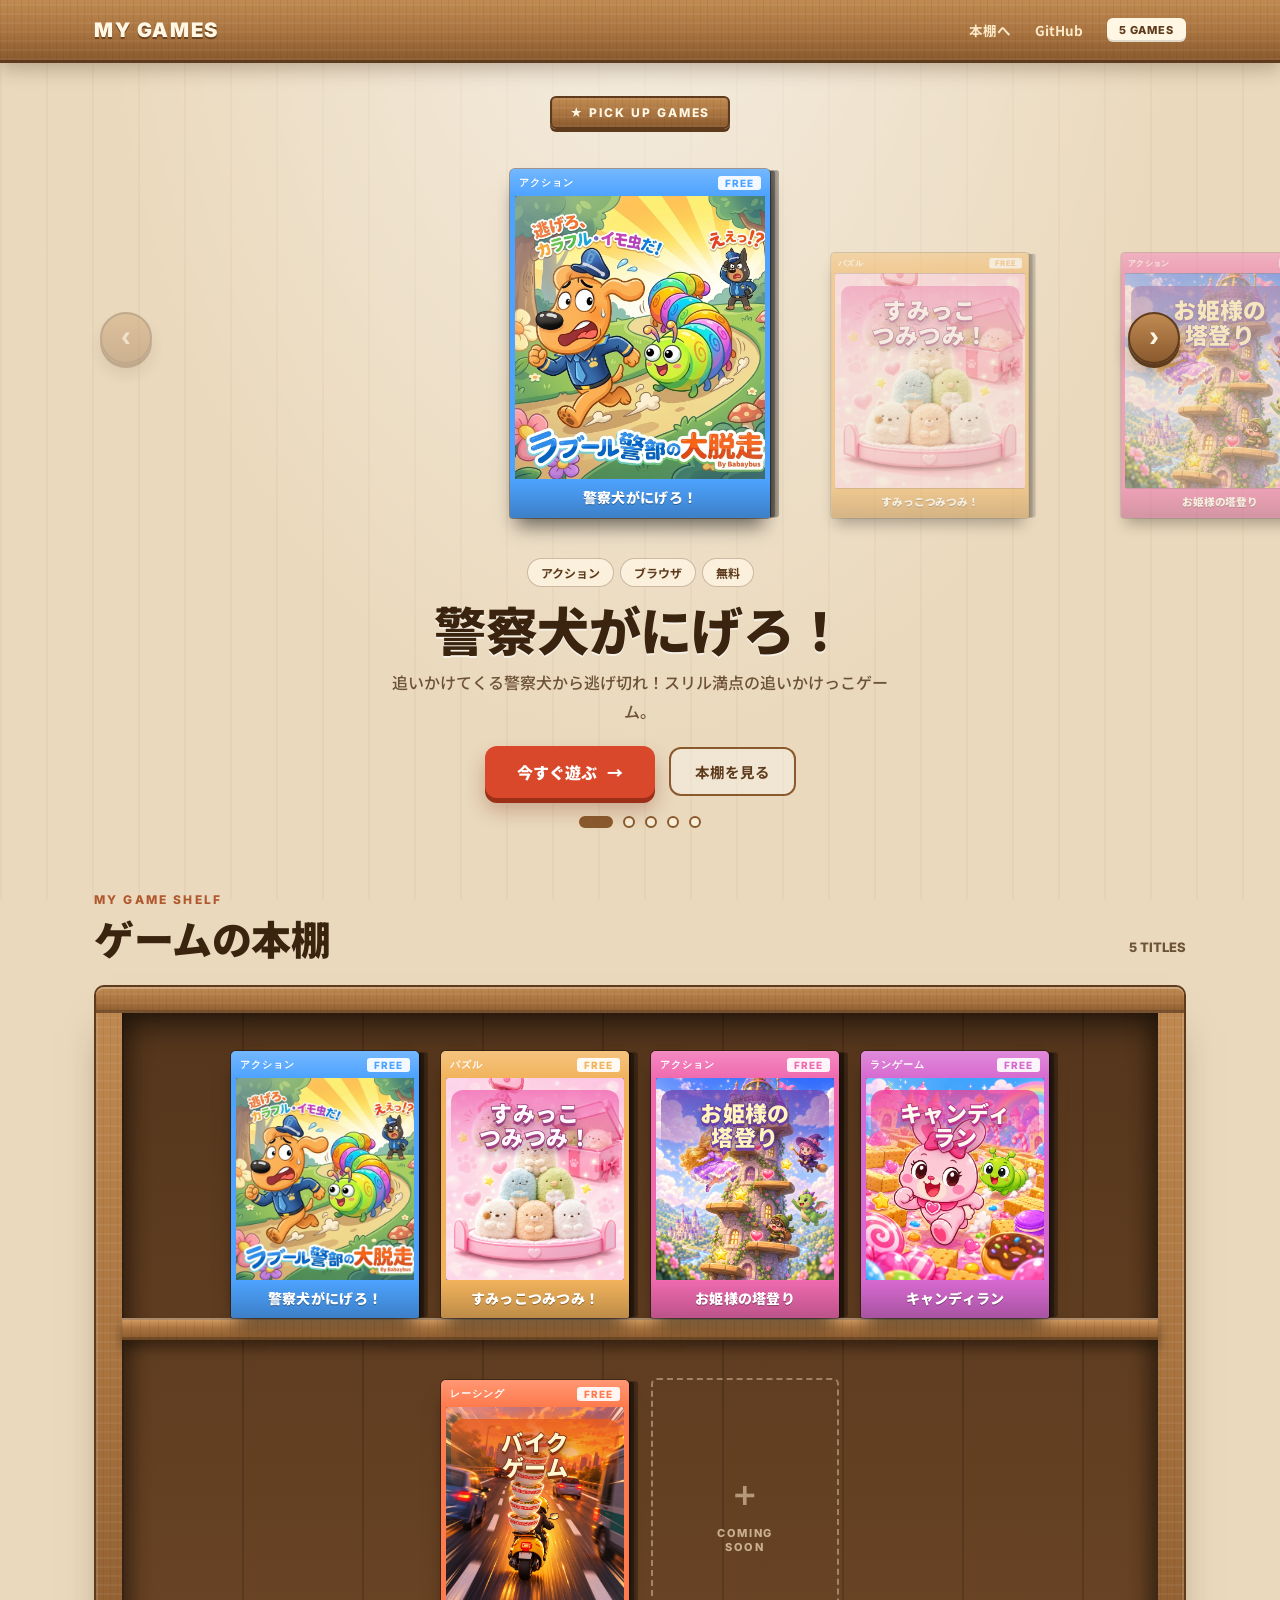
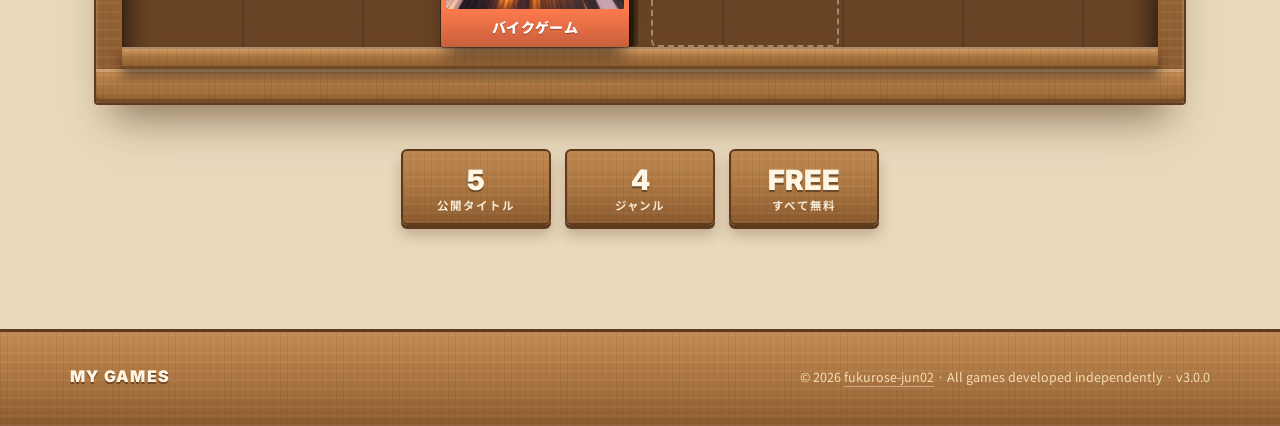
==== index.html @ 4669da6d "Add game titles to package cover art" ====
<!DOCTYPE html>
<html lang="ja">
<head>
<script>/* github.io で開かれたときは Cloudflare の同じページへ移動 */ if (location.hostname === "fukurose-jun02.github.io") location.replace("https://my-games.fukuchan-app.workers.dev" + location.pathname.replace(/^\/my-games/, "") + location.search + location.hash);</script>
  <meta charset="UTF-8" />
  <meta name="viewport" content="width=device-width, initial-scale=1.0" />
  <title>My Games — 個人開発ゲームスタジオ</title>
  <meta name="description" content="個人開発のブラウザゲームを集めたポートフォリオ。アクションからパズルまで、すべて無料ですぐ遊べます。" />

  <!-- OGP / SNSシェア用 -->
  <meta property="og:type" content="website" />
  <meta property="og:title" content="My Games — 個人開発ゲームスタジオ" />
  <meta property="og:description" content="アクションからパズルまで。ブラウザですぐ遊べる個人開発ゲームコレクション。" />
  <meta property="og:url" content="https://fukurose-jun02.github.io/my-games/" />
  <meta property="og:image" content="https://fukurose-jun02.github.io/my-games/IMG_6677.png" />
  <meta name="twitter:card" content="summary_large_image" />

  <!-- サイトのアイコン（タブ・ホーム画面追加用） -->
  <link rel="icon" type="image/png" sizes="32x32" href="icon-32.png" />
  <link rel="icon" type="image/png" sizes="192x192" href="icon-192.png" />
  <link rel="apple-touch-icon" sizes="180x180" href="apple-touch-icon.png" />

  <link rel="preconnect" href="https://fonts.googleapis.com" />
  <link rel="preconnect" href="https://fonts.gstatic.com" crossorigin />
  <link href="https://fonts.googleapis.com/css2?family=Inter:wght@600;800;900&family=Noto+Sans+JP:wght@400;500;700;900&display=swap" rel="stylesheet" />

  <style>
    :root {
      --wall: #ead9bd;
      --wall-2: #dfcaa6;
      --wood-1: #c08a52;
      --wood-2: #a8733f;
      --wood-3: #8a5a2e;
      --wood-dark: #5e3b1c;
      --back: #6a4425;
      --back-2: #55361c;
      --ink: #3a2410;
      --ink-2: #6d5236;
      --cream: #fff6e3;
      --font-en: "Inter", -apple-system, BlinkMacSystemFont, sans-serif;
      --font-jp: "Noto Sans JP", "Hiragino Sans", sans-serif;
      --box-w: 188px;
    }

    * { box-sizing: border-box; margin: 0; padding: 0; }
    html { scroll-behavior: smooth; }

    body {
      font-family: var(--font-jp);
      color: var(--ink);
      min-height: 100vh;
      overflow-x: hidden;
      -webkit-font-smoothing: antialiased;
      /* 壁紙: やわらかい縦ストライプ + ほんのり陰影 */
      background:
        radial-gradient(ellipse at 50% -10%, rgba(255,255,255,0.55), transparent 60%),
        repeating-linear-gradient(90deg, rgba(120,84,40,0.045) 0 2px, transparent 2px 46px),
        var(--wall);
      background-attachment: fixed;
    }

    ::selection { background: rgba(192, 138, 82, 0.4); }
    a { color: inherit; text-decoration: none; }

    /* 木目（共通） */
    .wood {
      background:
        repeating-linear-gradient(90deg, rgba(60,32,10,0.07) 0 1px, transparent 1px 7px),
        repeating-linear-gradient(0deg, rgba(255,255,255,0.05) 0 2px, transparent 2px 9px),
        linear-gradient(180deg, var(--wood-1), var(--wood-2) 55%, var(--wood-3));
    }

    /* =========================================================
       Navigation
       ========================================================= */
    nav {
      position: fixed; top: 0; left: 0; right: 0; z-index: 1000;
      border-bottom: 3px solid var(--wood-dark);
      box-shadow: 0 6px 18px rgba(60,32,10,0.28);
    }
    .nav-inner {
      max-width: 1140px; margin: 0 auto; padding: 0 24px; height: 60px;
      display: flex; align-items: center; justify-content: space-between;
    }
    .logo {
      font-family: var(--font-en); font-size: 20px; font-weight: 900; letter-spacing: 0.08em;
      color: var(--cream); text-shadow: 0 2px 0 rgba(60,32,10,0.55);
    }
    .nav-links { display: flex; align-items: center; gap: 24px; font-size: 13.5px; font-weight: 700; color: #fbe9c8; }
    .nav-links a { transition: color 0.2s; }
    .nav-links a:hover { color: #fff; }
    .nav-badge {
      font-family: var(--font-en); font-size: 11px; font-weight: 800; letter-spacing: 0.08em;
      padding: 5px 12px; border-radius: 6px; background: var(--cream); color: var(--wood-dark);
      box-shadow: inset 0 -2px 0 rgba(0,0,0,0.12);
    }

    /* =========================================================
       Top carousel
       ========================================================= */
    .stage { width: 100%; margin: 0 auto; padding: 96px 0 8px; text-align: center; overflow: hidden; }
    .stage-sign {
      display: inline-block; font-family: var(--font-en); font-size: 12px; font-weight: 800; letter-spacing: 0.16em;
      color: var(--cream); padding: 7px 18px; border-radius: 6px; margin-bottom: 6px;
      border: 2px solid var(--wood-dark); box-shadow: 0 3px 0 var(--wood-dark);
    }
    .carousel { position: relative; outline: none; }
    .car-viewport { overflow: hidden; padding: 34px 0 40px; touch-action: pan-y; cursor: grab; user-select: none; -webkit-user-select: none; }
    .car-viewport.dragging { cursor: grabbing; }
    .car-track { position: relative; display: flex; align-items: flex-end; gap: 30px; width: max-content; transition: transform 0.5s cubic-bezier(0.2, 0.8, 0.25, 1); will-change: transform; }
    .car-track.no-anim { transition: none; }
    .slide { flex: 0 0 auto; transform: scale(0.76); opacity: 0.5; transform-origin: 50% 100%; transition: transform 0.5s cubic-bezier(0.2, 0.8, 0.25, 1), opacity 0.4s; cursor: pointer; }
    .slide.active { transform: scale(1); opacity: 1; }
    .slide .box { --bw: min(260px, 62vw); }
    .slide .box:hover { transform: none; }
    .slide:not(.active) .box-peek { display: none; }
    .slide img, .slide .box * { -webkit-user-drag: none; }

    .car-btn {
      position: absolute; top: 42%; z-index: 10; width: 52px; height: 52px; border-radius: 50%; cursor: pointer;
      border: 2px solid var(--wood-dark); color: var(--cream); font-size: 30px; line-height: 1; font-weight: 700; padding-bottom: 4px;
      background: linear-gradient(180deg, var(--wood-1), var(--wood-3));
      box-shadow: 0 4px 0 var(--wood-dark), 0 10px 16px rgba(60,32,10,0.3);
      transition: transform 0.15s, opacity 0.2s, box-shadow 0.15s;
    }
    .car-btn:hover:not(:disabled) { transform: translateY(-2px); }
    .car-btn:active:not(:disabled) { transform: translateY(3px); box-shadow: 0 1px 0 var(--wood-dark); }
    .car-btn:disabled { opacity: 0.3; cursor: default; }
    .car-btn:focus-visible { outline: 3px solid #ffd76a; outline-offset: 3px; }
    .car-btn.prev { left: max(14px, calc(50% - 540px)); }
    .car-btn.next { right: max(14px, calc(50% - 540px)); }

    .car-info { padding: 0 24px; min-height: 190px; }
    .car-info-inner { animation: infoIn 0.4s ease both; }
    @keyframes infoIn { from { opacity: 0; transform: translateY(10px); } to { opacity: 1; transform: none; } }
    .hero-title {
      font-size: clamp(30px, 5vw, 52px); font-weight: 900; line-height: 1.15; letter-spacing: -0.01em;
      margin: 12px 0 10px; text-shadow: 0 2px 0 rgba(255,255,255,0.6);
    }
    .hero-desc { font-size: clamp(14px, 1.5vw, 16px); color: var(--ink-2); max-width: 520px; margin: 0 auto 20px; line-height: 1.8; font-weight: 500; }
    .hero-actions { display: flex; align-items: center; justify-content: center; gap: 14px; flex-wrap: wrap; }
    .btn-primary {
      display: inline-flex; align-items: center; gap: 10px; background: #d9482b; color: #fff;
      font-size: 16px; font-weight: 900; padding: 14px 32px; border-radius: 12px;
      box-shadow: 0 5px 0 #9c2f18, 0 12px 20px rgba(120,40,20,0.3);
      transition: transform 0.15s, box-shadow 0.15s;
    }
    .btn-primary:hover { transform: translateY(-2px); box-shadow: 0 7px 0 #9c2f18, 0 16px 24px rgba(120,40,20,0.32); }
    .btn-primary:active { transform: translateY(4px); box-shadow: 0 1px 0 #9c2f18; }
    .btn-ghost {
      display: inline-flex; align-items: center; gap: 8px; font-size: 14.5px; font-weight: 700;
      padding: 12px 24px; border-radius: 12px; border: 2px solid var(--wood-3); color: var(--wood-dark);
      background: rgba(255,255,255,0.35); transition: background 0.2s;
    }
    .btn-ghost:hover { background: rgba(255,255,255,0.7); }
    .chip { display: inline-block; font-size: 12px; font-weight: 700; color: var(--wood-dark); background: rgba(255,246,227,0.8); border: 1px solid rgba(94,59,28,0.3); padding: 5px 13px; border-radius: 999px; margin: 0 3px; }

    .dots { display: flex; justify-content: center; gap: 10px; margin-top: 18px; }
    .dot {
      width: 12px; height: 12px; padding: 0; border-radius: 999px; cursor: pointer; border: 2px solid var(--wood-3);
      background: rgba(255,246,227,0.7); transition: width 0.3s, background 0.3s;
    }
    .dot.active { width: 34px; background: var(--wood-3); }
    .dot:focus-visible { outline: 3px solid #ffd76a; outline-offset: 3px; }

    /* =========================================================
       Bookcase
       ========================================================= */
    .section { max-width: 1140px; margin: 0 auto; padding: 56px 24px 24px; }
    .section-head { display: flex; align-items: flex-end; justify-content: space-between; margin-bottom: 24px; }
    .section-eyebrow { font-family: var(--font-en); font-size: 12px; font-weight: 800; letter-spacing: 0.18em; color: #b0592f; margin-bottom: 8px; }
    .section-title { font-size: clamp(26px, 4vw, 40px); font-weight: 900; letter-spacing: -0.01em; line-height: 1.15; }
    .section-count { font-family: var(--font-en); font-size: 13px; font-weight: 800; color: var(--ink-2); padding-bottom: 6px; }

    .bookcase {
      position: relative; padding: 0 26px 22px; border-radius: 10px 10px 4px 4px;
      border: 2px solid var(--wood-dark);
      box-shadow: 0 30px 40px -18px rgba(60,32,10,0.55), inset 0 0 0 2px rgba(255,255,255,0.12);
    }
    /* 天板 */
    .bookcase-top {
      margin: 0 -26px; height: 26px; border-radius: 8px 8px 0 0;
      box-shadow: inset 0 -3px 0 rgba(0,0,0,0.18), inset 0 2px 0 rgba(255,255,255,0.25);
    }
    /* 背板（奥の板） */
    .bookcase-inner {
      position: relative;
      background:
        repeating-linear-gradient(90deg, rgba(0,0,0,0.14) 0 2px, transparent 2px 120px),
        linear-gradient(180deg, var(--back-2), var(--back));
      box-shadow: inset 0 18px 26px rgba(0,0,0,0.38), inset 12px 0 18px rgba(0,0,0,0.25), inset -12px 0 18px rgba(0,0,0,0.25);
    }
    .shelf-row { position: relative; display: flex; align-items: flex-end; justify-content: center; gap: 22px; padding: 38px 18px 0; min-height: 120px; }
    .shelf-board {
      height: 22px; width: 100%;
      background:
        repeating-linear-gradient(90deg, rgba(60,32,10,0.08) 0 1px, transparent 1px 9px),
        linear-gradient(180deg, #d09a60, var(--wood-2) 40%, var(--wood-3));
      border-top: 2px solid rgba(255,255,255,0.28);
      box-shadow: 0 8px 12px rgba(0,0,0,0.4), inset 0 -3px 0 rgba(0,0,0,0.2);
    }
    .bookcase-base { margin: 0 -26px -22px; height: 34px; border-radius: 0 0 4px 4px; box-shadow: inset 0 3px 0 rgba(255,255,255,0.2), inset 0 -4px 0 rgba(0,0,0,0.2); }

    /* =========================================================
       Game package box
       ========================================================= */
    .box {
      --bw: var(--box-w);
      position: relative; display: block; width: var(--bw); flex: 0 0 auto;
      color: #fff; background: var(--c, #4da3ff);
      border-radius: 5px 5px 3px 3px;
      transform-origin: 50% 100%;
      box-shadow: 0 0 0 1px rgba(0,0,0,0.35), 6px 0 0 -1px rgba(0,0,0,0.28), 0 14px 18px -6px rgba(0,0,0,0.55);
      transition: transform 0.35s cubic-bezier(0.2, 0.8, 0.25, 1.15), box-shadow 0.35s;
      outline-offset: 6px;
    }
    /* 箱の右側面（厚み） */
    .box::after {
      content: ""; position: absolute; top: 2px; bottom: 0; left: 100%; width: 9px;
      background: linear-gradient(90deg, rgba(0,0,0,0.5), rgba(0,0,0,0.25));
      border-radius: 0 3px 3px 0; transform: skewY(-6deg); transform-origin: left top; pointer-events: none;
    }
    .box-top {
      display: flex; justify-content: space-between; align-items: center; gap: 6px;
      padding: 7px 9px 6px; font-family: var(--font-en); font-size: 10px; font-weight: 800; letter-spacing: 0.1em;
      background: linear-gradient(180deg, rgba(255,255,255,0.22), rgba(255,255,255,0)), var(--c);
      border-radius: 5px 5px 0 0;
    }
    .box-top span:last-child { background: rgba(255,255,255,0.92); color: var(--c); padding: 1px 7px; border-radius: 3px; }
    .box-art { position: relative; aspect-ratio: 3 / 3.4; overflow: hidden; background: #222; margin: 0 5px; border-radius: 2px; box-shadow: inset 0 0 0 1px rgba(0,0,0,0.4); }
    .box-art-img { position: absolute; inset: 0; background-size: cover; background-position: center; }
    .box-art-blur { position: absolute; inset: 0; background-size: cover; background-position: center; filter: blur(14px) brightness(0.8) saturate(1.2); transform: scale(1.2); }
    .box-art-img.is-contain { background-size: contain; background-repeat: no-repeat; }
    .box-art-emoji { position: absolute; inset: 0; display: flex; align-items: center; justify-content: center; font-size: 72px; filter: drop-shadow(0 8px 10px rgba(0,0,0,0.35)); }
    .cover-logo {
      position: absolute; z-index: 1; top: 6%; left: 3%; width: 94%;
      display: grid; justify-items: center; padding: 10px 3px 12px;
      border-radius: 12px; text-align: center;
      color: var(--logo-text); font-size: 22px; font-weight: 900;
      line-height: 1.1; letter-spacing: 0.02em;
      -webkit-text-stroke: 1.5px var(--logo-outline);
      paint-order: stroke fill;
      text-shadow: 0 3px 0 var(--logo-outline), 0 5px 9px rgba(30,10,35,0.5);
      background: linear-gradient(180deg, var(--logo-back), transparent);
      pointer-events: none;
    }
    .cover-logo.sumikko { --logo-text: #fff8fc; --logo-outline: #9f3d81; --logo-back: rgba(241,107,180,0.8); }
    .cover-logo.princess { --logo-text: #fff5bd; --logo-outline: #6d3caa; --logo-back: rgba(114,67,174,0.78); }
    .cover-logo.candy { --logo-text: #fff9f0; --logo-outline: #bd3188; --logo-back: rgba(238,66,154,0.8); }
    .cover-logo.bike { --logo-text: #fff7d0; --logo-outline: #823111; --logo-back: rgba(232,92,30,0.8); }
    .slide .cover-logo { font-size: 30px; padding-top: 14px; padding-bottom: 16px; }
    /* 透明フィルムのツヤ */
    .box-art::after { content: ""; position: absolute; inset: 0; background: linear-gradient(115deg, rgba(255,255,255,0.28) 0%, rgba(255,255,255,0) 32%, rgba(255,255,255,0) 68%, rgba(255,255,255,0.1) 100%); pointer-events: none; }
    .box-title {
      padding: 9px 8px 11px; text-align: center; font-weight: 900; font-size: 14px; line-height: 1.3; letter-spacing: 0.02em;
      text-shadow: 0 1px 0 rgba(0,0,0,0.35);
      background: linear-gradient(180deg, rgba(0,0,0,0), rgba(0,0,0,0.22)), var(--c);
      border-radius: 0 0 3px 3px;
    }

    /* ホバー時の説明オーバーレイ */
    .box-peek {
      position: absolute; inset: 0; display: flex; flex-direction: column; justify-content: flex-end; gap: 8px;
      padding: 10px; font-size: 11.5px; line-height: 1.6; font-weight: 500; color: #fff;
      background: linear-gradient(180deg, rgba(20,10,0,0) 20%, rgba(20,10,0,0.88));
      opacity: 0; transition: opacity 0.25s; z-index: 2;
    }
    .box-peek b { display: inline-block; align-self: flex-start; background: #fff; color: var(--c); padding: 3px 11px; border-radius: 999px; font-size: 11.5px; font-weight: 900; }
    @media (hover: hover) {
      .box:hover { transform: translateY(-16px) rotate(-2.5deg) scale(1.03); box-shadow: 0 0 0 1px rgba(0,0,0,0.35), 6px 0 0 -1px rgba(0,0,0,0.28), 0 30px 26px -10px rgba(0,0,0,0.6); z-index: 6; }
      .box:hover .box-peek { opacity: 1; }
    }
    .box:focus-visible { outline: 3px solid #ffd76a; }
    .box:focus-visible .box-peek { opacity: 1; }
    .box.soon { pointer-events: none; filter: grayscale(0.8) brightness(0.9); }

    /* 近日公開（空きスロット） */
    .slot-empty {
      width: var(--box-w); flex: 0 0 auto; aspect-ratio: 3 / 4.3; margin-bottom: 0; border-radius: 6px;
      border: 2px dashed rgba(255,235,200,0.4); display: flex; flex-direction: column; align-items: center; justify-content: center; gap: 8px;
      color: rgba(255,235,200,0.65); font-family: var(--font-en); font-size: 11px; font-weight: 800; letter-spacing: 0.14em; text-align: center;
    }
    .slot-empty span:first-child { font-size: 34px; opacity: 0.8; }

    /* 棚に置く小さな飾り板（件数など） */
    .plates { display: flex; justify-content: center; gap: 14px; margin-top: 44px; flex-wrap: wrap; }
    .plate {
      min-width: 150px; text-align: center; padding: 12px 22px 10px; border-radius: 6px; color: var(--cream);
      border: 2px solid var(--wood-dark); box-shadow: 0 4px 0 var(--wood-dark), 0 10px 14px rgba(60,32,10,0.25);
    }
    .plate-num { font-family: var(--font-en); font-size: 28px; font-weight: 900; text-shadow: 0 2px 0 rgba(0,0,0,0.35); }
    .plate-label { font-size: 11.5px; font-weight: 700; letter-spacing: 0.08em; opacity: 0.9; }

    /* =========================================================
       CTA / Footer
       ========================================================= */
    footer { margin-top: 80px; padding: 34px 24px 40px; border-top: 3px solid var(--wood-dark); }
    .footer-inner { max-width: 1140px; margin: 0 auto; display: flex; align-items: center; justify-content: space-between; gap: 16px; flex-wrap: wrap; }
    .footer-logo { font-family: var(--font-en); font-weight: 900; font-size: 16px; letter-spacing: 0.08em; color: var(--cream); text-shadow: 0 2px 0 rgba(60,32,10,0.5); }
    .footer-note { font-size: 12.5px; color: #f3dcb4; }
    .footer-note a { border-bottom: 1px solid rgba(255,255,255,0.4); }
    .footer-note a:hover { color: #fff; }

    /* 登場アニメーション */
    .reveal { opacity: 0; transform: translateY(26px); transition: opacity 0.6s ease, transform 0.6s cubic-bezier(0.2, 0.8, 0.25, 1); }
    .reveal.visible { opacity: 1; transform: none; }
    .box.reveal.visible { transition: transform 0.35s cubic-bezier(0.2, 0.8, 0.25, 1.15), box-shadow 0.35s, opacity 0.6s; }

    @media (prefers-reduced-motion: reduce) {
      .reveal { opacity: 1; transform: none; transition: none; }
      .box { transition: none; }
    }

    @media (max-width: 640px) {
      :root { --box-w: 138px; }
      .nav-links .nav-link-text { display: none; }
      .car-btn { width: 42px; height: 42px; font-size: 24px; top: 38%; }
      .car-btn.prev { left: 6px; } .car-btn.next { right: 6px; }
      .car-viewport { padding: 24px 0 30px; }
      .car-track { gap: 18px; }
      .stage { padding-top: 84px; }
      .bookcase { padding: 0 12px 18px; }
      .bookcase-top, .bookcase-base { margin-left: -12px; margin-right: -12px; }
      .shelf-row { gap: 16px; padding: 30px 6px 0; }
      .box-top { font-size: 9px; padding: 6px 7px 5px; }
      .box-title { font-size: 12px; padding: 7px 6px 9px; }
      .box-art-emoji { font-size: 54px; }
      .shelf-row .cover-logo { font-size: 16px; padding-top: 7px; padding-bottom: 9px; }
      .section { padding: 44px 16px 16px; }
      .plate { min-width: 0; flex: 1; padding: 10px 12px 8px; }
    }
  </style>
</head>
<body>

<nav class="wood">
  <div class="nav-inner">
    <a class="logo" href="#top">MY GAMES</a>
    <div class="nav-links">
      <a class="nav-link-text" href="#games">本棚へ</a>
      <a href="https://github.com/fukurose-jun02" target="_blank" rel="noopener">GitHub</a>
      <span class="nav-badge" id="nav-count"></span>
    </div>
  </div>
</nav>

<main id="top">
  <section class="stage" id="stage">
    <div class="stage-sign wood">★ PICK UP GAMES</div>
    <div class="carousel" id="carousel" tabindex="0" role="group" aria-roledescription="carousel" aria-label="ゲーム一覧">
      <div class="car-viewport" id="viewport"><div class="car-track" id="track"></div></div>
      <button class="car-btn prev" id="prev" type="button" aria-label="前のゲーム">‹</button>
      <button class="car-btn next" id="next" type="button" aria-label="次のゲーム">›</button>
    </div>
    <div class="car-info" id="info" aria-live="polite"></div>
    <div class="dots" id="dots" role="tablist" aria-label="ゲームを選ぶ"></div>
  </section>

  <section class="section" id="games">
    <div class="section-head reveal">
      <div>
        <div class="section-eyebrow">MY GAME SHELF</div>
        <h2 class="section-title">ゲームの本棚</h2>
      </div>
      <div class="section-count" id="game-count"></div>
    </div>
    <div class="bookcase wood">
      <div class="bookcase-top wood"></div>
      <div class="bookcase-inner" id="shelves"></div>
      <div class="bookcase-base wood"></div>
    </div>
    <div class="plates" id="stats"></div>
  </section>

</main>

<footer class="wood">
  <div class="footer-inner">
    <div class="footer-logo">MY GAMES</div>
    <div class="footer-note">
      &copy; 2026 <a href="https://github.com/fukurose-jun02" target="_blank" rel="noopener">fukurose-jun02</a> · All games developed independently · v3.0.0
    </div>
  </div>
</footer>

<script>
/* =============================================================
   ゲームデータ — ここを編集してゲームを追加・変更してください
   =============================================================
   title       : ゲーム名
   genre       : ジャンル
   description : 説明文
   iconEmoji   : カードに表示する絵文字
   heroImage   : バナー背景画像（あればグラデーションより優先）
   gradient    : カードバナーの背景グラデーション
   accent      : テーマカラー（ボタン・タグ・ホバー光に使用）
   platform    : 対応プラットフォーム
   url         : ゲームのURL（空文字 → 「近日公開」）
   featured    : true → ページ最上部のヒーローに表示（最初の1件のみ）
*/
const GAMES = [
  {
    title: "警察犬がにげろ！",
    genre: "アクション",
    description: "追いかけてくる警察犬から逃げ切れ！スリル満点の追いかけっこゲーム。",
    iconEmoji: "🐕",
    heroImage: "IMG_6677.png",
    gradient: "linear-gradient(135deg, #16324f, #2980b9)",
    accent: "#4da3ff",
    platform: "ブラウザ",
    url: "caterpillar-game/",
    featured: true,
  },
  {
    title: "すみっこつみつみ！",
    genre: "パズル",
    description: "すみっこのキャラたちを積み上げていく、ほっこり可愛いパズルゲーム。",
    iconEmoji: "🧸",
    heroImage: "screenshots/sumikko-cover.jpg",
    coverLines: ["すみっこ", "つみつみ！"],
    coverTheme: "sumikko",
    gradient: "linear-gradient(135deg, #b0741c, #e8a54b)",
    accent: "#f2b35c",
    platform: "ブラウザ",
    url: "sumikko/",
    featured: false,
  },
  {
    title: "お姫様の塔登り",
    genre: "アクション",
    description: "お姫様を操作して高い塔を登り切れ！障害物を避けながら頂上を目指そう。",
    iconEmoji: "👸",
    heroImage: "screenshots/princess-cover.jpg",
    coverLines: ["お姫様の", "塔登り"],
    coverTheme: "princess",
    gradient: "linear-gradient(135deg, #8e2d63, #d64b8f)",
    accent: "#f06ab0",
    platform: "ブラウザ",
    url: "princess-tower/",
    featured: false,
  },
  {
    title: "キャンディラン",
    genre: "ランゲーム",
    description: "甘い世界を駆け抜けろ！キャンディを集めながら障害物を避けるランゲーム。",
    iconEmoji: "🍬",
    heroImage: "screenshots/candy-cover.jpg",
    coverLines: ["キャンディ", "ラン"],
    coverTheme: "candy",
    gradient: "linear-gradient(135deg, #7c2d8e, #c94b9d)",
    accent: "#d76ad0",
    platform: "ブラウザ",
    url: "candy-run/",
    featured: false,
  },
  {
    title: "バイクゲーム",
    genre: "レーシング",
    description: "バイクを操って障害物をかわしながら走り続けろ！スピード感抜群のレーシングゲーム。",
    iconEmoji: "🏍️",
    heroImage: "screenshots/bike-cover.jpg",
    coverLines: ["バイク", "ゲーム"],
    coverTheme: "bike",
    gradient: "linear-gradient(135deg, #9a3412, #e8663c)",
    accent: "#ff7a4d",
    platform: "ブラウザ",
    url: "bike-game/",
    featured: false,
  },
];

/* =============================================================
   以下は描画ロジックです。通常は編集不要です。
   ============================================================= */

const esc = (s) => String(s).replace(/[&<>"']/g, (c) =>
  ({ "&": "&amp;", "<": "&lt;", ">": "&gt;", '"': "&quot;", "'": "&#39;" }[c]));

/* ゲームのパッケージ箱 */
function boxHTML(g, i, slide) {
  const art = g.heroImage
    ? (g.fit === "contain"
        ? `<div class="box-art-blur" style="background-image:url('${esc(g.heroImage)}')"></div>
           <div class="box-art-img is-contain" style="background-image:url('${esc(g.heroImage)}')"></div>`
        : `<div class="box-art-img" style="background-image:url('${esc(g.heroImage)}')"></div>`)
    : `<div class="box-art-img" style="background:${g.gradient}"></div>
       <div class="box-art-emoji">${g.iconEmoji || "🎮"}</div>`;
  const tag = g.url && !slide ? "a" : "div";
  const href = g.url && !slide ? ` href="${esc(g.url)}" target="_blank" rel="noopener"` : "";
  return `
    <${tag} class="box${slide ? "" : " reveal"}${g.url ? "" : " soon"}"${href} style="--c:${g.accent}; transition-delay:${(i % 4) * 0.07}s" aria-label="${esc(g.title)}">
      <div class="box-top"><span>${esc(g.genre)}</span><span>FREE</span></div>
      <div class="box-art">${art}
        ${g.coverLines ? `<div class="cover-logo ${esc(g.coverTheme)}" aria-hidden="true">${g.coverLines.map((line) => `<span>${esc(line)}</span>`).join("")}</div>` : ""}
        <div class="box-peek"><span>${esc(g.description)}</span><b>${g.url ? "▶ PLAY" : "近日公開"}</b></div>
      </div>
      <div class="box-title">${esc(g.title)}</div>
    </${tag}>`;
}

/* トップのカルーセル（自動再生なし。スワイプ・左右ボタン・キー・ドットで切り替え） */
function renderCarousel(games, startIndex) {
  const track = document.getElementById("track");
  const viewport = document.getElementById("viewport");
  const carousel = document.getElementById("carousel");
  const info = document.getElementById("info");
  const dots = document.getElementById("dots");
  const prev = document.getElementById("prev");
  const next = document.getElementById("next");
  let idx = startIndex, dragging = false, moved = false, startX = 0, baseX = 0, pointerId = null;

  track.innerHTML = games.map((g, i) => `<div class="slide" data-i="${i}">${boxHTML(g, i, true)}</div>`).join("");
  dots.innerHTML = games.map((g, i) => `<button class="dot" type="button" role="tab" data-i="${i}" aria-label="${esc(g.title)}"></button>`).join("");
  const slides = [...track.children];
  const dotEls = [...dots.children];

  const offsetFor = (i) => viewport.clientWidth / 2 - (slides[i].offsetLeft + slides[i].offsetWidth / 2);

  function renderInfo() {
    const g = games[idx];
    info.innerHTML = `
      <div class="car-info-inner" key="${idx}">
        <span class="chip">${esc(g.genre)}</span><span class="chip">${esc(g.platform)}</span><span class="chip">無料</span>
        <h1 class="hero-title">${esc(g.title)}</h1>
        <p class="hero-desc">${esc(g.description)}</p>
        <div class="hero-actions">
          ${g.url
            ? `<a class="btn-primary" href="${esc(g.url)}" target="_blank" rel="noopener">今すぐ遊ぶ <span class="arrow">→</span></a>`
            : `<span class="btn-ghost">近日公開</span>`}
          <a class="btn-ghost" href="#games">本棚を見る</a>
        </div>
      </div>`;
  }

  function go(i, animate = true, updateInfo = true) {
    const changed = i !== idx;
    idx = Math.max(0, Math.min(games.length - 1, i));
    track.classList.toggle("no-anim", !animate);
    track.style.transform = `translateX(${offsetFor(idx)}px)`;
    slides.forEach((el, n) => el.classList.toggle("active", n === idx));
    dotEls.forEach((el, n) => { el.classList.toggle("active", n === idx); el.setAttribute("aria-selected", n === idx); });
    prev.disabled = idx === 0;
    next.disabled = idx === games.length - 1;
    if (updateInfo && (changed || !info.firstChild)) renderInfo();
  }

  prev.addEventListener("click", () => go(idx - 1));
  next.addEventListener("click", () => go(idx + 1));
  dots.addEventListener("click", (e) => { const d = e.target.closest(".dot"); if (d) go(+d.dataset.i); });
  carousel.addEventListener("keydown", (e) => {
    if (e.key === "ArrowLeft") { go(idx - 1); e.preventDefault(); }
    if (e.key === "ArrowRight") { go(idx + 1); e.preventDefault(); }
  });

  /* スワイプ / ドラッグ */
  viewport.addEventListener("pointerdown", (e) => {
    if (e.pointerType === "mouse" && e.button !== 0) return;
    dragging = true; moved = false; startX = e.clientX; pointerId = e.pointerId;
    baseX = offsetFor(idx);
  });
  viewport.addEventListener("pointermove", (e) => {
    if (!dragging) return;
    const dx = e.clientX - startX;
    if (!moved && Math.abs(dx) > 6) {
      moved = true;
      viewport.classList.add("dragging");
      track.classList.add("no-anim");
      try { viewport.setPointerCapture(pointerId); } catch (_) {}
    }
    if (moved) {
      /* 端では引っ張りを重くする */
      const over = (idx === 0 && dx > 0) || (idx === games.length - 1 && dx < 0);
      track.style.transform = `translateX(${baseX + (over ? dx * 0.3 : dx)}px)`;
    }
  });
  const endDrag = (e) => {
    if (!dragging) return;
    dragging = false;
    viewport.classList.remove("dragging");
    if (!moved) return;
    const dx = e.clientX - startX;
    const thr = Math.max(40, slides[idx].offsetWidth * 0.18);
    track.classList.remove("no-anim");
    go(dx < -thr ? idx + 1 : dx > thr ? idx - 1 : idx);
    setTimeout(() => { moved = false; }, 0);
  };
  viewport.addEventListener("pointerup", endDrag);
  viewport.addEventListener("pointercancel", endDrag);

  /* スライドのクリック: 横の箱は中央へ、中央の箱はゲームを開く */
  track.addEventListener("click", (e) => {
    if (moved) return;
    const el = e.target.closest(".slide");
    if (!el) return;
    const i = +el.dataset.i;
    if (i !== idx) go(i);
    else if (games[i].url) window.open(games[i].url, "_blank", "noopener");
  });

  addEventListener("resize", () => go(idx, false, false));
  go(idx, false);
  /* フォント読み込み後に位置を合わせ直す */
  if (document.fonts && document.fonts.ready) document.fonts.ready.then(() => go(idx, false, false));
}

/* 棚の1段あたりの箱の数を、画面幅から計算して段に分ける */
let lastPerRow = 0;
function renderShelves(games, force) {
  const inner = document.getElementById("shelves");
  const boxW = parseFloat(getComputedStyle(document.documentElement).getPropertyValue("--box-w")) || 188;
  const gap = innerWidth <= 640 ? 16 : 22;
  const avail = inner.clientWidth - (innerWidth <= 640 ? 12 : 36);
  const perRow = Math.max(1, Math.floor((avail + gap) / (boxW + gap)));
  if (!force && perRow === lastPerRow) return;
  lastPerRow = perRow;

  const items = games.map((g, i) => boxHTML(g, i));
  items.push(`<div class="slot-empty reveal"><span>＋</span><span>COMING<br>SOON</span></div>`);
  let html = "";
  for (let i = 0; i < items.length; i += perRow) {
    html += `<div class="shelf-row">${items.slice(i, i + perRow).join("")}</div><div class="shelf-board"></div>`;
  }
  inner.innerHTML = html;
  inner.querySelectorAll(".reveal").forEach(observe);
}

function renderStats(games) {
  const genres = new Set(games.map((g) => g.genre)).size;
  document.getElementById("stats").innerHTML = `
    <div class="plate wood reveal"><div class="plate-num">${games.length}</div><div class="plate-label">公開タイトル</div></div>
    <div class="plate wood reveal" style="transition-delay:.08s"><div class="plate-num">${genres}</div><div class="plate-label">ジャンル</div></div>
    <div class="plate wood reveal" style="transition-delay:.16s"><div class="plate-num">FREE</div><div class="plate-label">すべて無料</div></div>`;
  document.getElementById("game-count").textContent = `${games.length} TITLES`;
  document.getElementById("nav-count").textContent = `${games.length} GAMES`;
}

const io = new IntersectionObserver((entries) => {
  entries.forEach((e) => {
    if (e.isIntersecting) {
      e.target.classList.add("visible");
      io.unobserve(e.target);
    }
  });
}, { threshold: 0.12 });
function observe(el) { io.observe(el); }

renderCarousel(GAMES, Math.max(0, GAMES.findIndex((g) => g.featured)));
renderStats(GAMES);
renderShelves(GAMES, true);
document.querySelectorAll(".reveal").forEach(observe);

let t;
addEventListener("resize", () => { clearTimeout(t); t = setTimeout(() => renderShelves(GAMES), 120); });
</script>
</body>
</html>
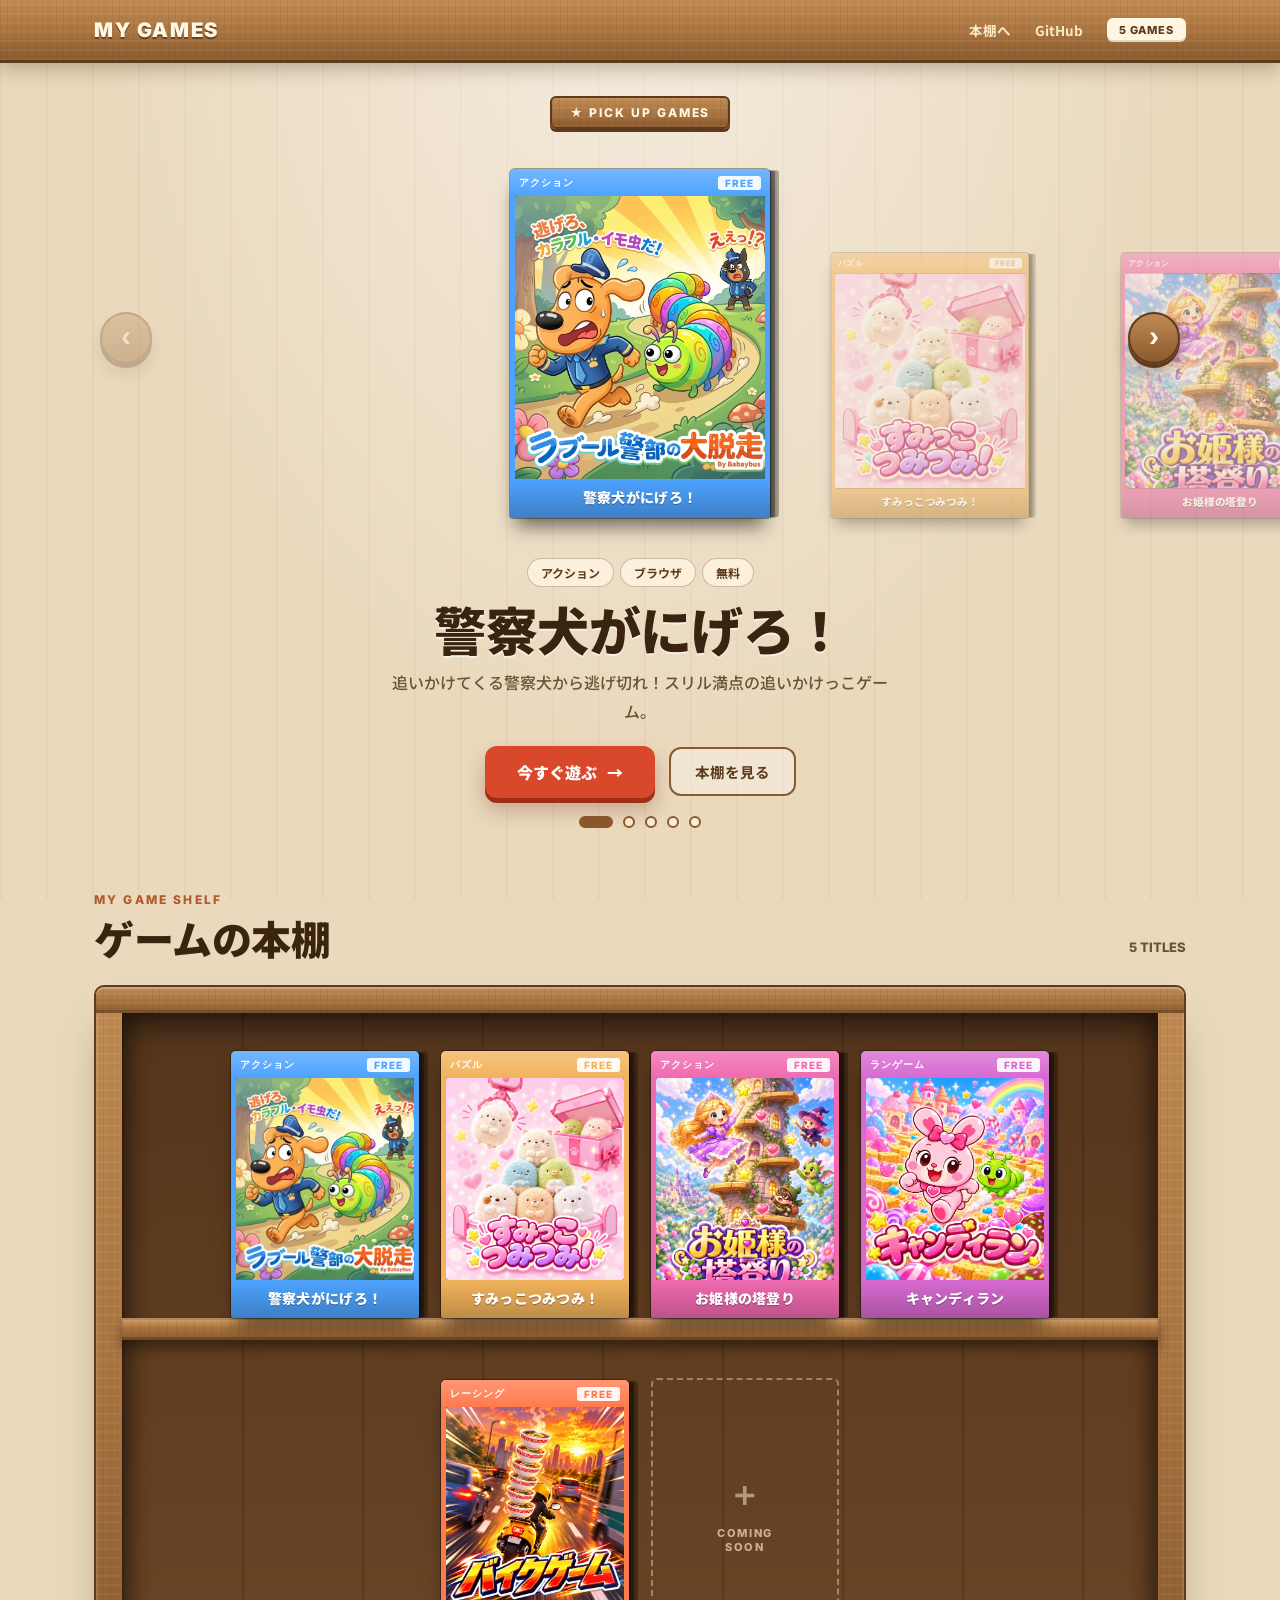
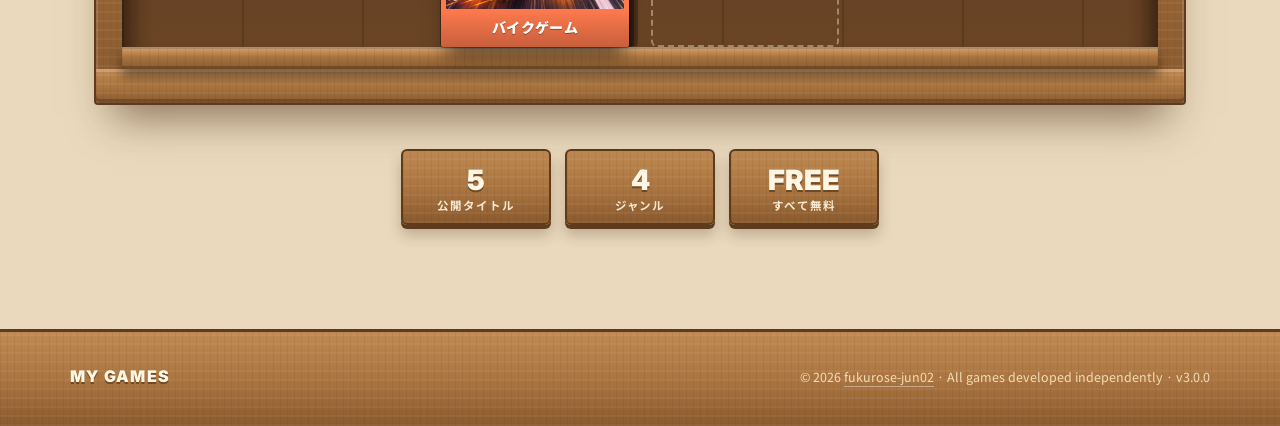
==== commit 527ed2cb: "Create complete illustrated game package covers" ====
--- a/index.html
+++ b/index.html
@@ -232,23 +232,6 @@
     .box-art-blur { position: absolute; inset: 0; background-size: cover; background-position: center; filter: blur(14px) brightness(0.8) saturate(1.2); transform: scale(1.2); }
     .box-art-img.is-contain { background-size: contain; background-repeat: no-repeat; }
     .box-art-emoji { position: absolute; inset: 0; display: flex; align-items: center; justify-content: center; font-size: 72px; filter: drop-shadow(0 8px 10px rgba(0,0,0,0.35)); }
-    .cover-logo {
-      position: absolute; z-index: 1; top: 6%; left: 3%; width: 94%;
-      display: grid; justify-items: center; padding: 10px 3px 12px;
-      border-radius: 12px; text-align: center;
-      color: var(--logo-text); font-size: 22px; font-weight: 900;
-      line-height: 1.1; letter-spacing: 0.02em;
-      -webkit-text-stroke: 1.5px var(--logo-outline);
-      paint-order: stroke fill;
-      text-shadow: 0 3px 0 var(--logo-outline), 0 5px 9px rgba(30,10,35,0.5);
-      background: linear-gradient(180deg, var(--logo-back), transparent);
-      pointer-events: none;
-    }
-    .cover-logo.sumikko { --logo-text: #fff8fc; --logo-outline: #9f3d81; --logo-back: rgba(241,107,180,0.8); }
-    .cover-logo.princess { --logo-text: #fff5bd; --logo-outline: #6d3caa; --logo-back: rgba(114,67,174,0.78); }
-    .cover-logo.candy { --logo-text: #fff9f0; --logo-outline: #bd3188; --logo-back: rgba(238,66,154,0.8); }
-    .cover-logo.bike { --logo-text: #fff7d0; --logo-outline: #823111; --logo-back: rgba(232,92,30,0.8); }
-    .slide .cover-logo { font-size: 30px; padding-top: 14px; padding-bottom: 16px; }
     /* 透明フィルムのツヤ */
     .box-art::after { content: ""; position: absolute; inset: 0; background: linear-gradient(115deg, rgba(255,255,255,0.28) 0%, rgba(255,255,255,0) 32%, rgba(255,255,255,0) 68%, rgba(255,255,255,0.1) 100%); pointer-events: none; }
     .box-title {
@@ -325,7 +308,6 @@
       .box-top { font-size: 9px; padding: 6px 7px 5px; }
       .box-title { font-size: 12px; padding: 7px 6px 9px; }
       .box-art-emoji { font-size: 54px; }
-      .shelf-row .cover-logo { font-size: 16px; padding-top: 7px; padding-bottom: 9px; }
       .section { padding: 44px 16px 16px; }
       .plate { min-width: 0; flex: 1; padding: 10px 12px 8px; }
     }
@@ -416,9 +398,7 @@
     genre: "パズル",
     description: "すみっこのキャラたちを積み上げていく、ほっこり可愛いパズルゲーム。",
     iconEmoji: "🧸",
-    heroImage: "screenshots/sumikko-cover.jpg",
-    coverLines: ["すみっこ", "つみつみ！"],
-    coverTheme: "sumikko",
+    heroImage: "screenshots/sumikko-package.jpg",
     gradient: "linear-gradient(135deg, #b0741c, #e8a54b)",
     accent: "#f2b35c",
     platform: "ブラウザ",
@@ -430,9 +410,7 @@
     genre: "アクション",
     description: "お姫様を操作して高い塔を登り切れ！障害物を避けながら頂上を目指そう。",
     iconEmoji: "👸",
-    heroImage: "screenshots/princess-cover.jpg",
-    coverLines: ["お姫様の", "塔登り"],
-    coverTheme: "princess",
+    heroImage: "screenshots/princess-package.jpg",
     gradient: "linear-gradient(135deg, #8e2d63, #d64b8f)",
     accent: "#f06ab0",
     platform: "ブラウザ",
@@ -444,9 +422,7 @@
     genre: "ランゲーム",
     description: "甘い世界を駆け抜けろ！キャンディを集めながら障害物を避けるランゲーム。",
     iconEmoji: "🍬",
-    heroImage: "screenshots/candy-cover.jpg",
-    coverLines: ["キャンディ", "ラン"],
-    coverTheme: "candy",
+    heroImage: "screenshots/candy-package.jpg",
     gradient: "linear-gradient(135deg, #7c2d8e, #c94b9d)",
     accent: "#d76ad0",
     platform: "ブラウザ",
@@ -458,9 +434,7 @@
     genre: "レーシング",
     description: "バイクを操って障害物をかわしながら走り続けろ！スピード感抜群のレーシングゲーム。",
     iconEmoji: "🏍️",
-    heroImage: "screenshots/bike-cover.jpg",
-    coverLines: ["バイク", "ゲーム"],
-    coverTheme: "bike",
+    heroImage: "screenshots/bike-package.jpg",
     gradient: "linear-gradient(135deg, #9a3412, #e8663c)",
     accent: "#ff7a4d",
     platform: "ブラウザ",
@@ -491,7 +465,6 @@
     <${tag} class="box${slide ? "" : " reveal"}${g.url ? "" : " soon"}"${href} style="--c:${g.accent}; transition-delay:${(i % 4) * 0.07}s" aria-label="${esc(g.title)}">
       <div class="box-top"><span>${esc(g.genre)}</span><span>FREE</span></div>
       <div class="box-art">${art}
-        ${g.coverLines ? `<div class="cover-logo ${esc(g.coverTheme)}" aria-hidden="true">${g.coverLines.map((line) => `<span>${esc(line)}</span>`).join("")}</div>` : ""}
         <div class="box-peek"><span>${esc(g.description)}</span><b>${g.url ? "▶ PLAY" : "近日公開"}</b></div>
       </div>
       <div class="box-title">${esc(g.title)}</div>
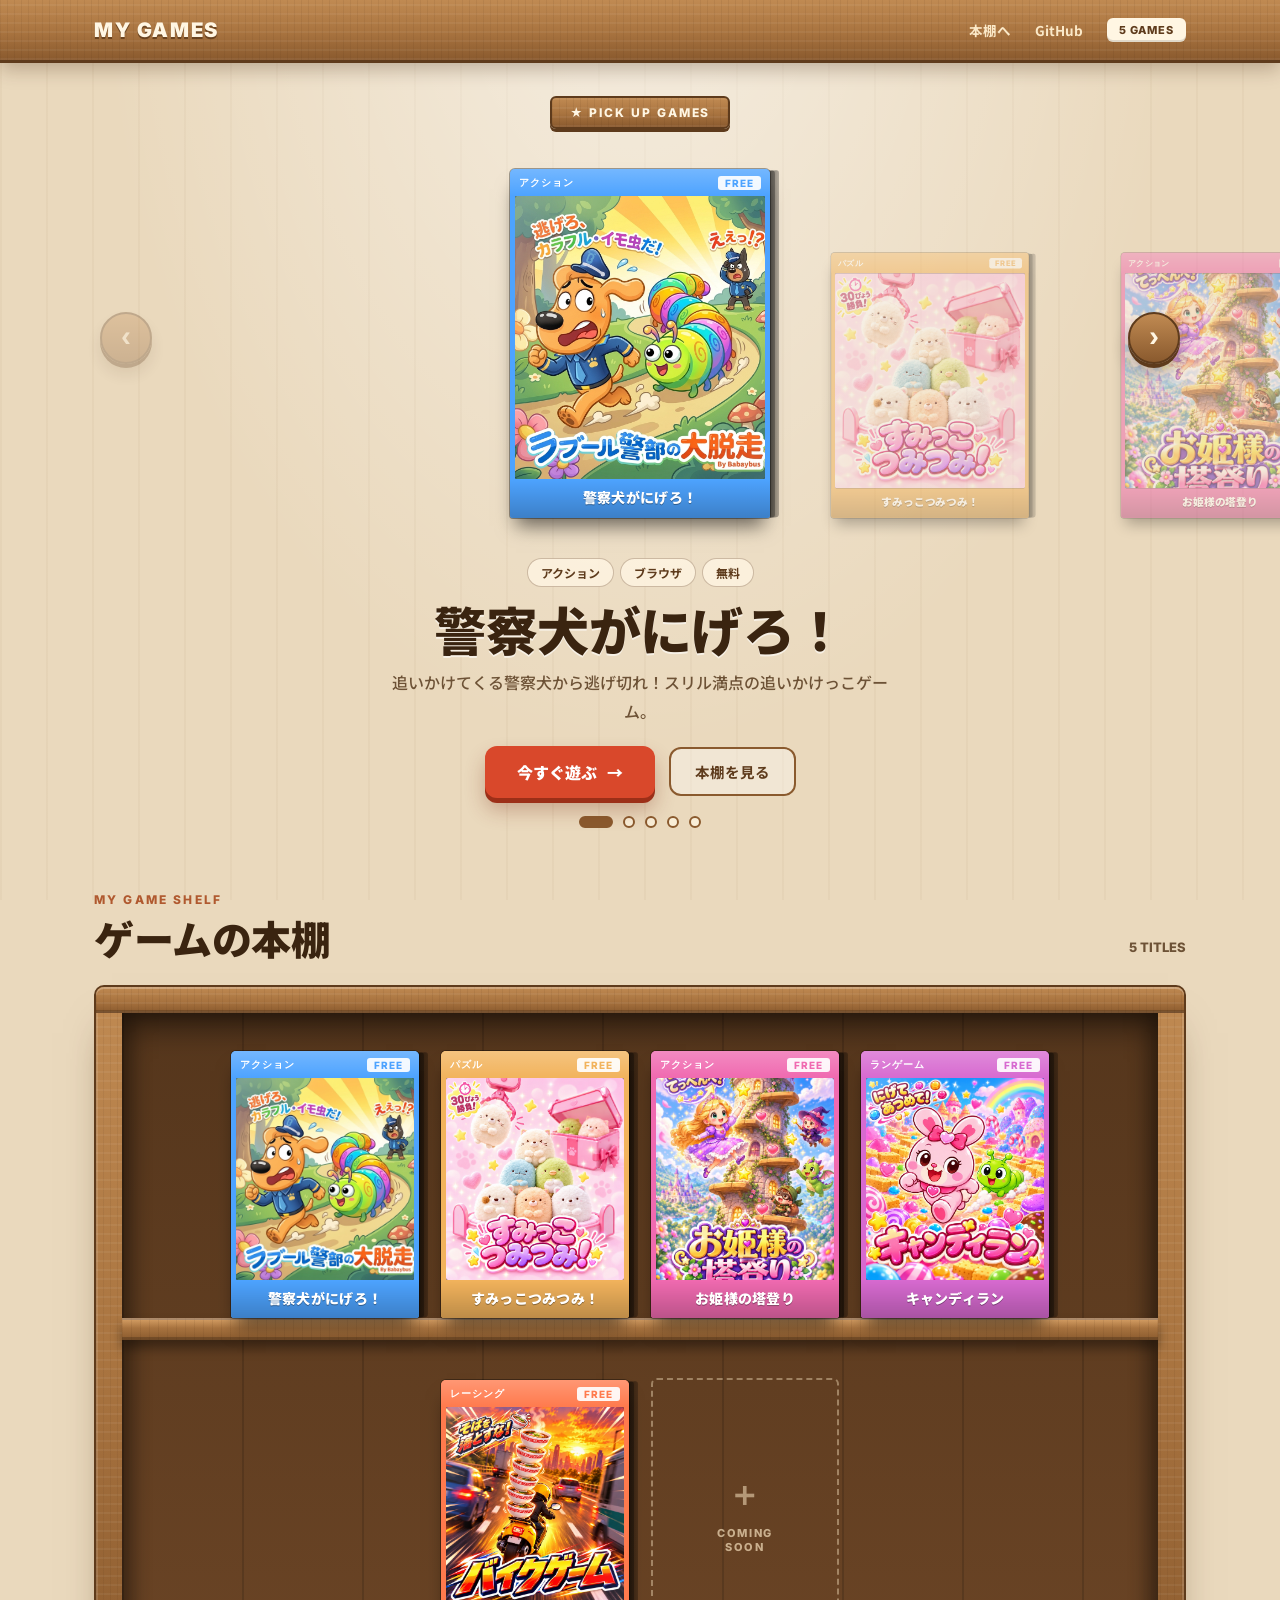
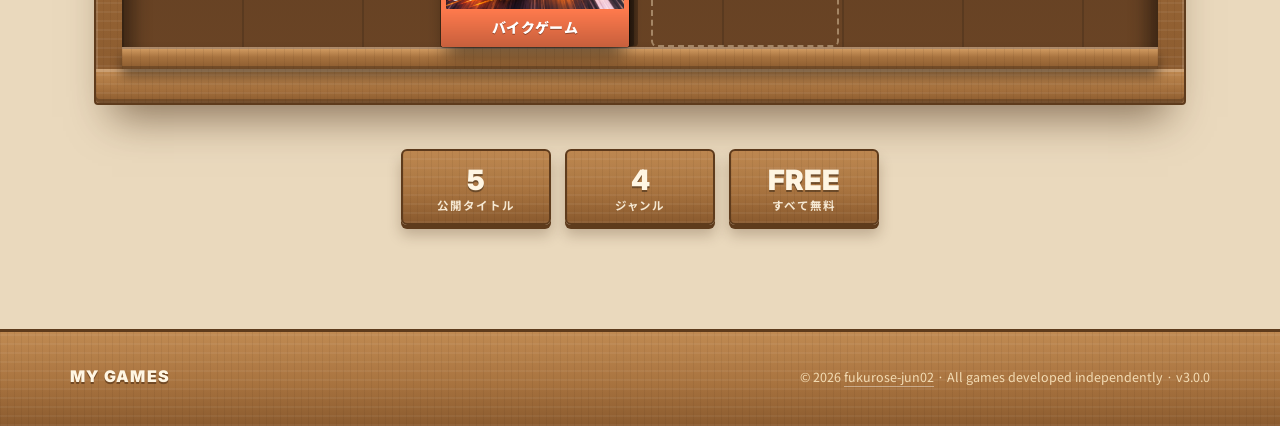
==== commit 2ff9e58e: "Add gameplay callouts to game package covers" ====
--- a/index.html
+++ b/index.html
@@ -398,7 +398,7 @@
     genre: "パズル",
     description: "すみっこのキャラたちを積み上げていく、ほっこり可愛いパズルゲーム。",
     iconEmoji: "🧸",
-    heroImage: "screenshots/sumikko-package.jpg",
+    heroImage: "screenshots/sumikko-package-v2.jpg",
     gradient: "linear-gradient(135deg, #b0741c, #e8a54b)",
     accent: "#f2b35c",
     platform: "ブラウザ",
@@ -410,7 +410,7 @@
     genre: "アクション",
     description: "お姫様を操作して高い塔を登り切れ！障害物を避けながら頂上を目指そう。",
     iconEmoji: "👸",
-    heroImage: "screenshots/princess-package.jpg",
+    heroImage: "screenshots/princess-package-v2.jpg",
     gradient: "linear-gradient(135deg, #8e2d63, #d64b8f)",
     accent: "#f06ab0",
     platform: "ブラウザ",
@@ -422,7 +422,7 @@
     genre: "ランゲーム",
     description: "甘い世界を駆け抜けろ！キャンディを集めながら障害物を避けるランゲーム。",
     iconEmoji: "🍬",
-    heroImage: "screenshots/candy-package.jpg",
+    heroImage: "screenshots/candy-package-v2.jpg",
     gradient: "linear-gradient(135deg, #7c2d8e, #c94b9d)",
     accent: "#d76ad0",
     platform: "ブラウザ",
@@ -434,7 +434,7 @@
     genre: "レーシング",
     description: "バイクを操って障害物をかわしながら走り続けろ！スピード感抜群のレーシングゲーム。",
     iconEmoji: "🏍️",
-    heroImage: "screenshots/bike-package.jpg",
+    heroImage: "screenshots/bike-package-v2.jpg",
     gradient: "linear-gradient(135deg, #9a3412, #e8663c)",
     accent: "#ff7a4d",
     platform: "ブラウザ",
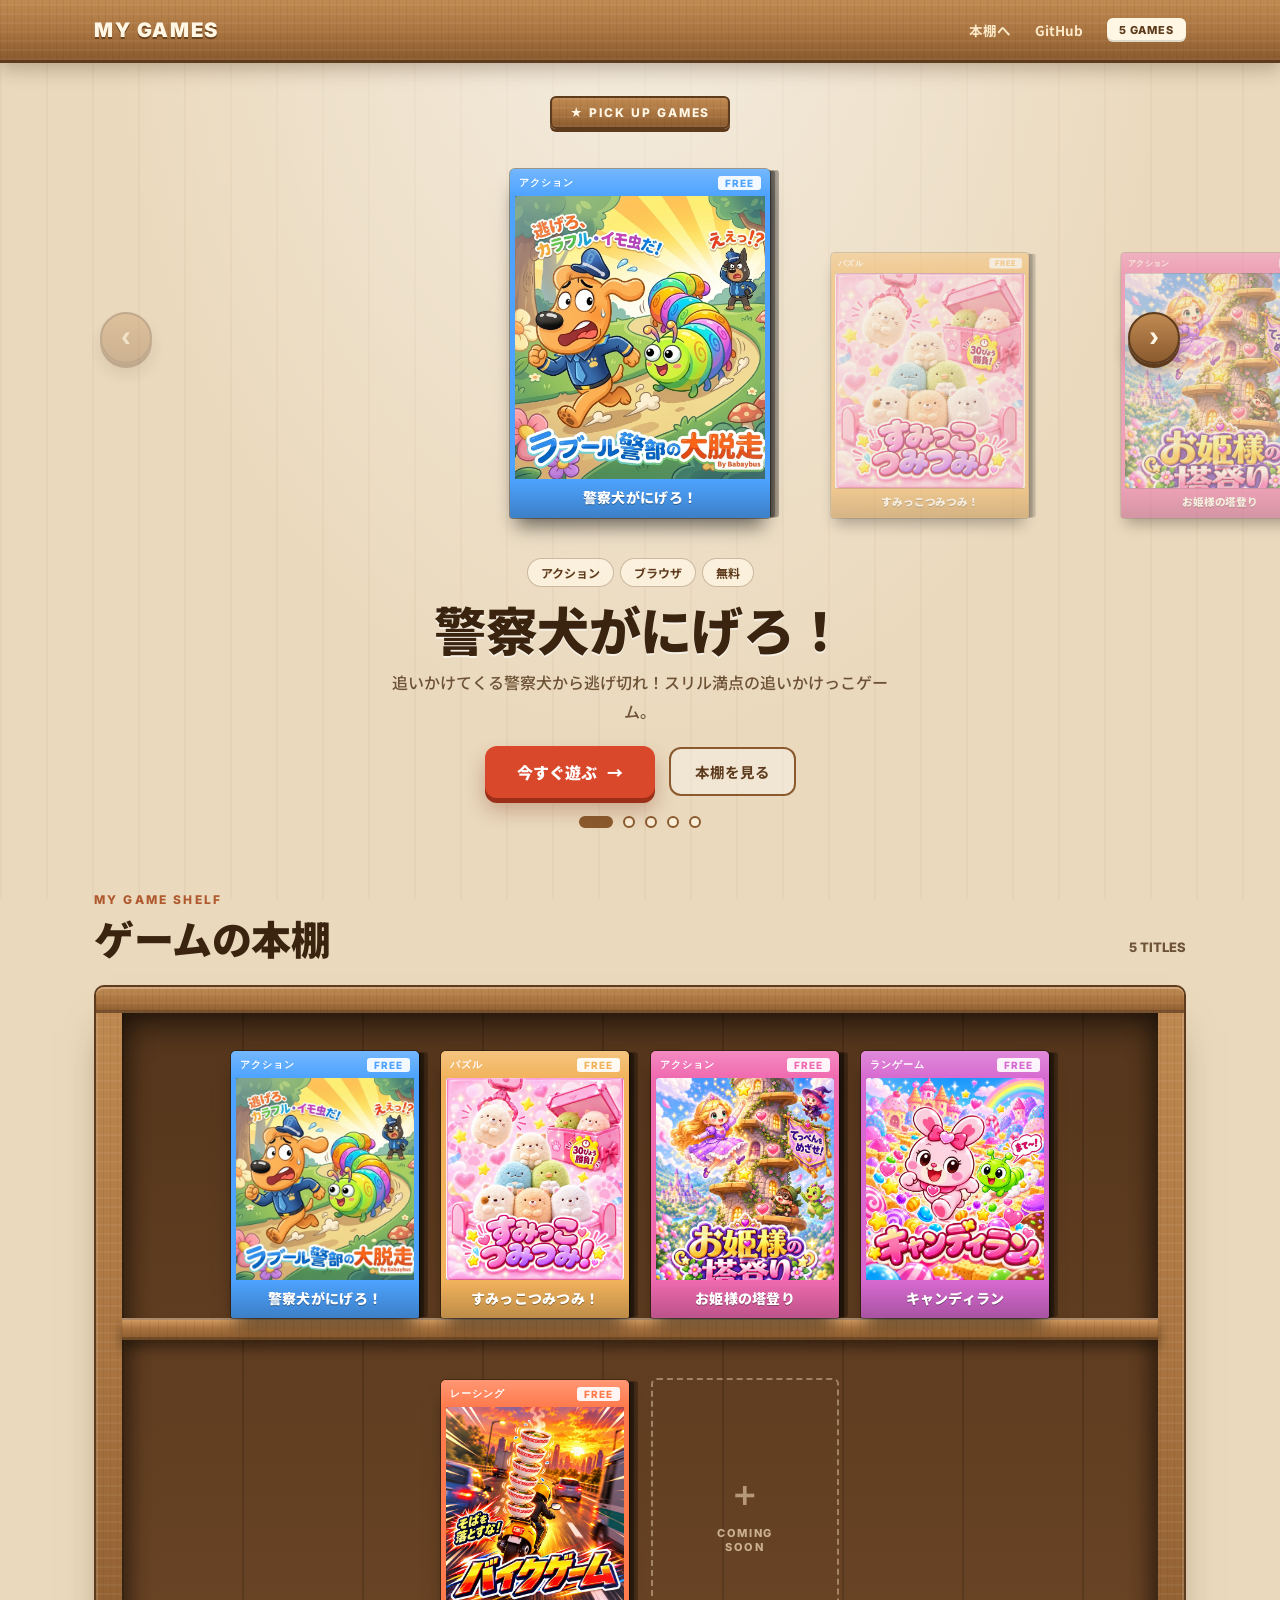
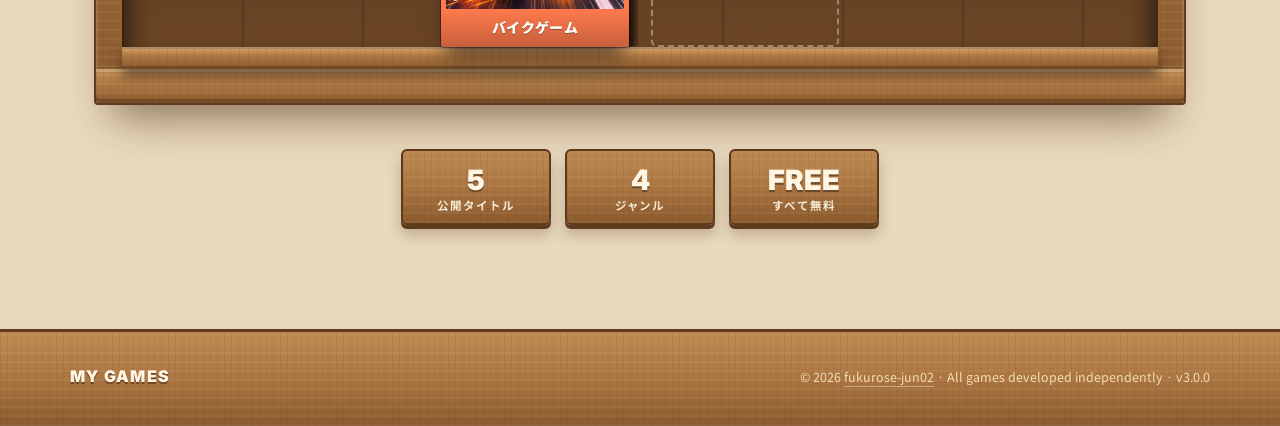
==== commit 99d75d3b: "Vary gameplay details across package covers" ====
--- a/index.html
+++ b/index.html
@@ -398,7 +398,7 @@
     genre: "パズル",
     description: "すみっこのキャラたちを積み上げていく、ほっこり可愛いパズルゲーム。",
     iconEmoji: "🧸",
-    heroImage: "screenshots/sumikko-package-v2.jpg",
+    heroImage: "screenshots/sumikko-package-v3.jpg",
     gradient: "linear-gradient(135deg, #b0741c, #e8a54b)",
     accent: "#f2b35c",
     platform: "ブラウザ",
@@ -410,7 +410,7 @@
     genre: "アクション",
     description: "お姫様を操作して高い塔を登り切れ！障害物を避けながら頂上を目指そう。",
     iconEmoji: "👸",
-    heroImage: "screenshots/princess-package-v2.jpg",
+    heroImage: "screenshots/princess-package-v3.jpg",
     gradient: "linear-gradient(135deg, #8e2d63, #d64b8f)",
     accent: "#f06ab0",
     platform: "ブラウザ",
@@ -422,7 +422,7 @@
     genre: "ランゲーム",
     description: "甘い世界を駆け抜けろ！キャンディを集めながら障害物を避けるランゲーム。",
     iconEmoji: "🍬",
-    heroImage: "screenshots/candy-package-v2.jpg",
+    heroImage: "screenshots/candy-package-v3.jpg",
     gradient: "linear-gradient(135deg, #7c2d8e, #c94b9d)",
     accent: "#d76ad0",
     platform: "ブラウザ",
@@ -434,7 +434,7 @@
     genre: "レーシング",
     description: "バイクを操って障害物をかわしながら走り続けろ！スピード感抜群のレーシングゲーム。",
     iconEmoji: "🏍️",
-    heroImage: "screenshots/bike-package-v2.jpg",
+    heroImage: "screenshots/bike-package-v3.jpg",
     gradient: "linear-gradient(135deg, #9a3412, #e8663c)",
     accent: "#ff7a4d",
     platform: "ブラウザ",
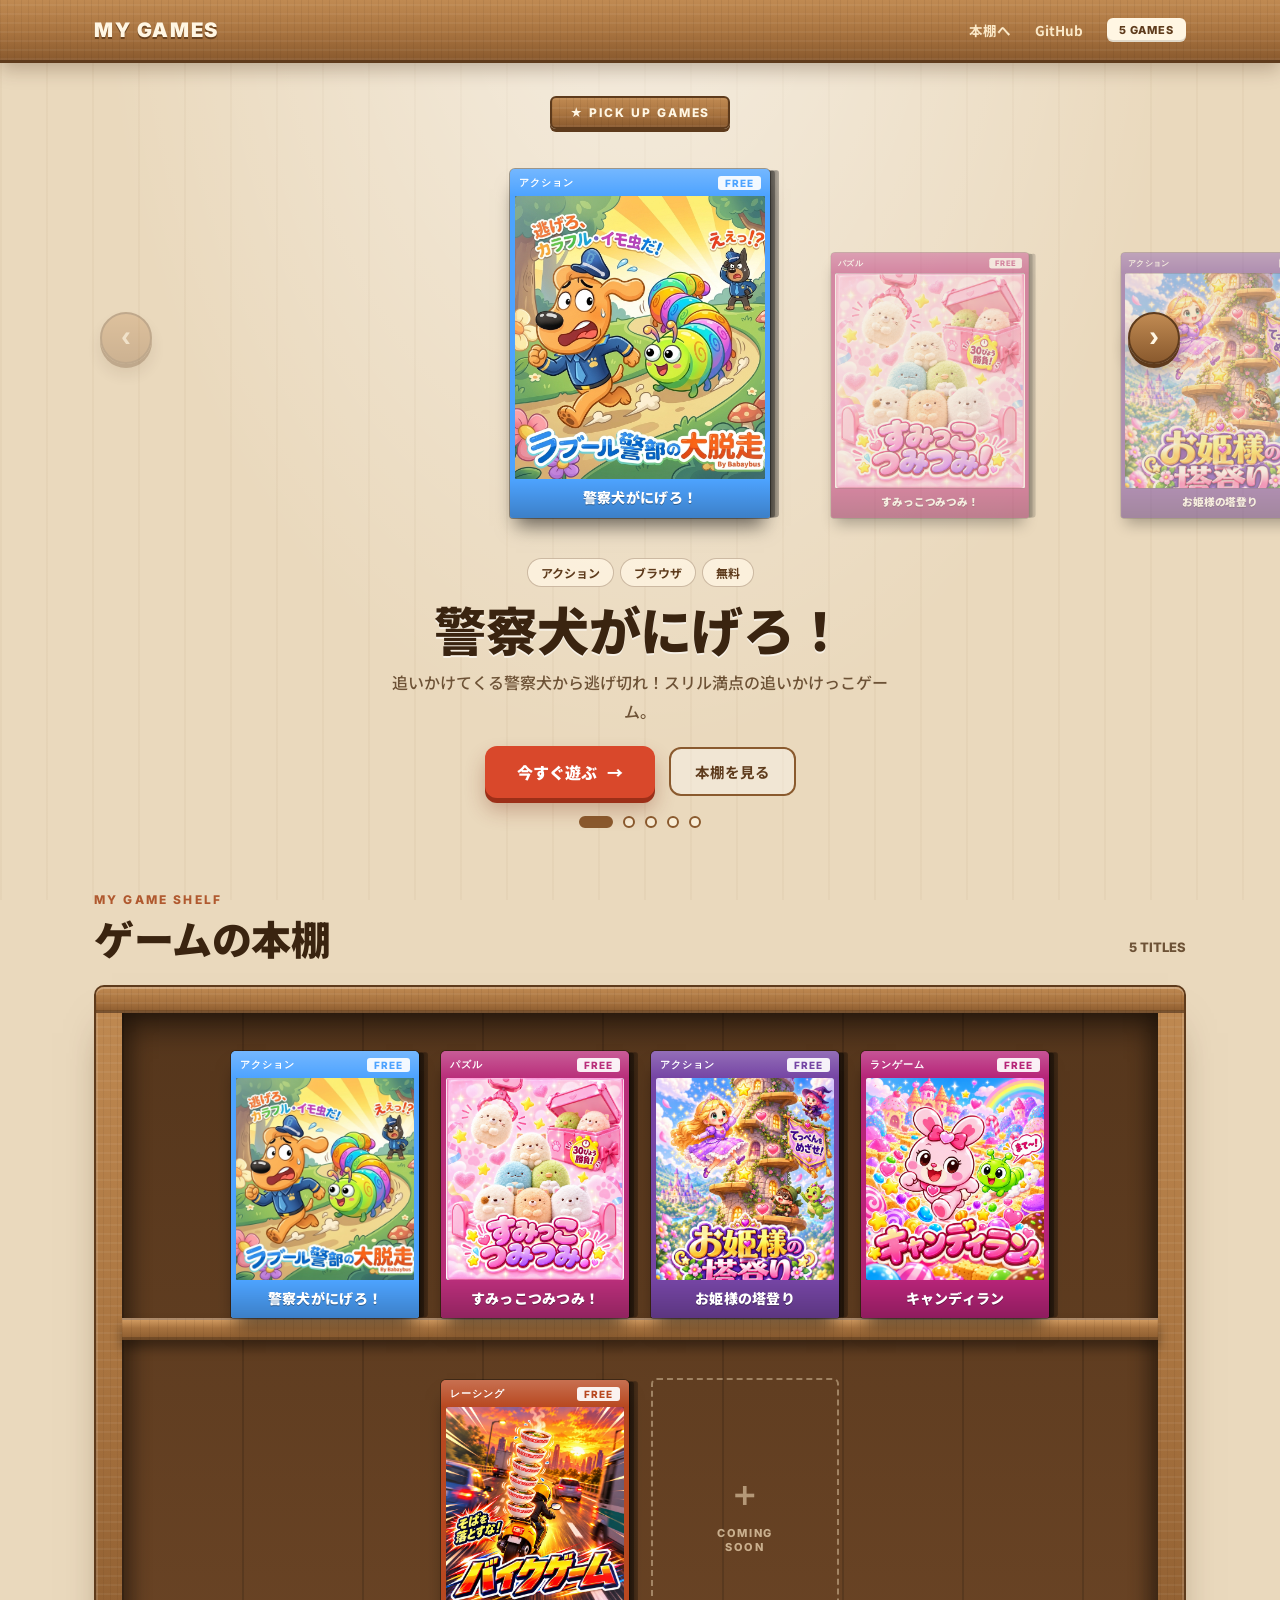
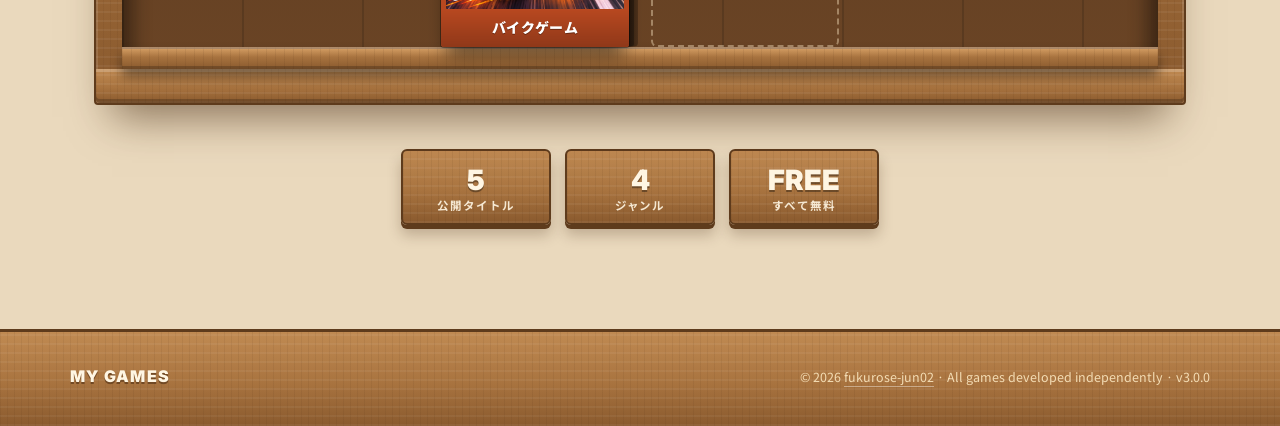
==== commit c9c930e1: "Match game package frames to cover artwork" ====
--- a/index.html
+++ b/index.html
@@ -399,8 +399,8 @@
     description: "すみっこのキャラたちを積み上げていく、ほっこり可愛いパズルゲーム。",
     iconEmoji: "🧸",
     heroImage: "screenshots/sumikko-package-v3.jpg",
-    gradient: "linear-gradient(135deg, #b0741c, #e8a54b)",
-    accent: "#f2b35c",
+    gradient: "linear-gradient(135deg, #a72f70, #e873b0)",
+    accent: "#b92e7a",
     platform: "ブラウザ",
     url: "sumikko/",
     featured: false,
@@ -411,8 +411,8 @@
     description: "お姫様を操作して高い塔を登り切れ！障害物を避けながら頂上を目指そう。",
     iconEmoji: "👸",
     heroImage: "screenshots/princess-package-v3.jpg",
-    gradient: "linear-gradient(135deg, #8e2d63, #d64b8f)",
-    accent: "#f06ab0",
+    gradient: "linear-gradient(135deg, #64318f, #a966c3)",
+    accent: "#7545a4",
     platform: "ブラウザ",
     url: "princess-tower/",
     featured: false,
@@ -423,8 +423,8 @@
     description: "甘い世界を駆け抜けろ！キャンディを集めながら障害物を避けるランゲーム。",
     iconEmoji: "🍬",
     heroImage: "screenshots/candy-package-v3.jpg",
-    gradient: "linear-gradient(135deg, #7c2d8e, #c94b9d)",
-    accent: "#d76ad0",
+    gradient: "linear-gradient(135deg, #a5216d, #eb65a8)",
+    accent: "#b62478",
     platform: "ブラウザ",
     url: "candy-run/",
     featured: false,
@@ -435,8 +435,8 @@
     description: "バイクを操って障害物をかわしながら走り続けろ！スピード感抜群のレーシングゲーム。",
     iconEmoji: "🏍️",
     heroImage: "screenshots/bike-package-v3.jpg",
-    gradient: "linear-gradient(135deg, #9a3412, #e8663c)",
-    accent: "#ff7a4d",
+    gradient: "linear-gradient(135deg, #9f2e17, #f28238)",
+    accent: "#b84820",
     platform: "ブラウザ",
     url: "bike-game/",
     featured: false,
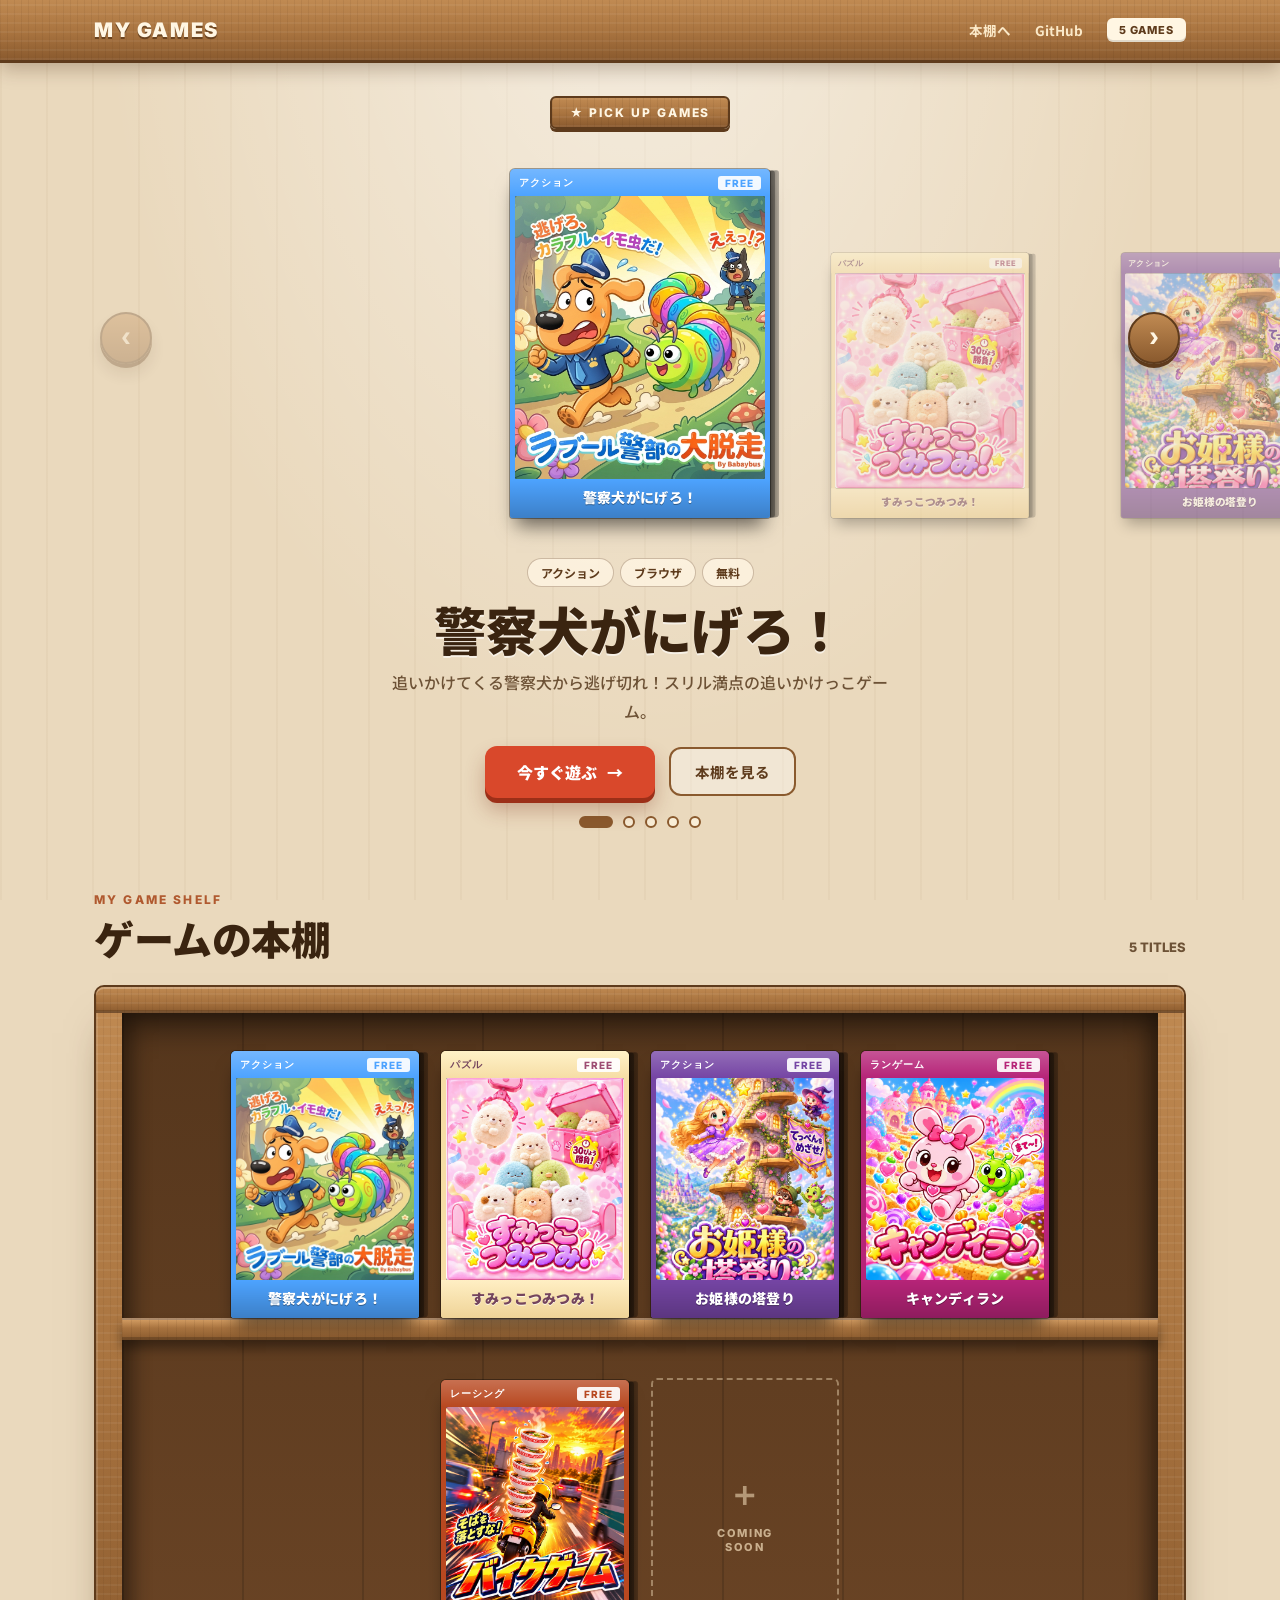
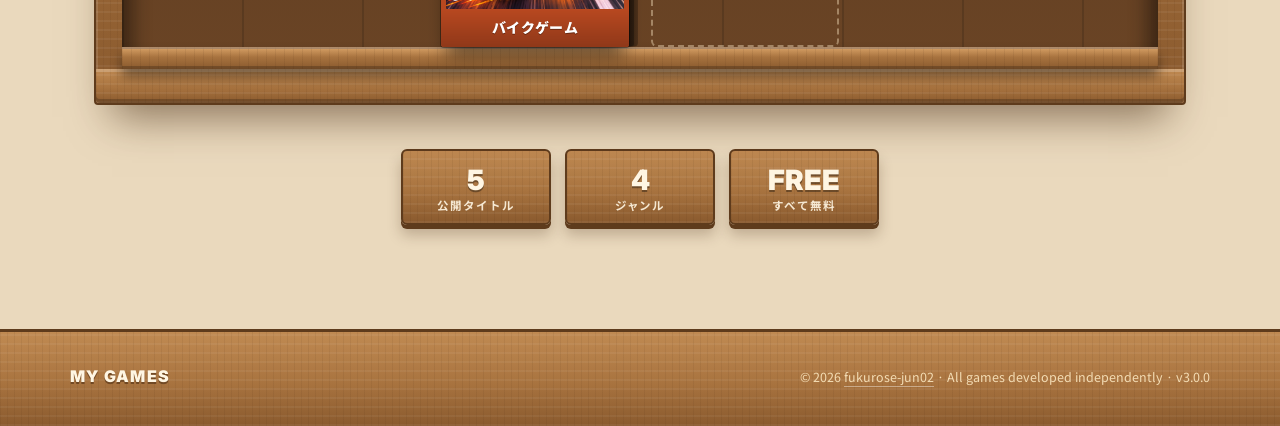
==== commit 832fbd03: "Use soft butter frame for Sumikko package" ====
--- a/index.html
+++ b/index.html
@@ -240,6 +240,10 @@
       background: linear-gradient(180deg, rgba(0,0,0,0), rgba(0,0,0,0.22)), var(--c);
       border-radius: 0 0 3px 3px;
     }
+    .box.butter { color: #74445d; }
+    .box.butter .box-top { background: linear-gradient(180deg, #fff2c8, #f6dda5); }
+    .box.butter .box-top span:last-child { color: #9d4d72; }
+    .box.butter .box-title { background: linear-gradient(180deg, #ffefc4, #efd397); text-shadow: 0 1px 0 #fff9e6; }
 
     /* ホバー時の説明オーバーレイ */
     .box-peek {
@@ -399,8 +403,9 @@
     description: "すみっこのキャラたちを積み上げていく、ほっこり可愛いパズルゲーム。",
     iconEmoji: "🧸",
     heroImage: "screenshots/sumikko-package-v3.jpg",
-    gradient: "linear-gradient(135deg, #a72f70, #e873b0)",
-    accent: "#b92e7a",
+    gradient: "linear-gradient(135deg, #fff2c8, #f6dda5)",
+    accent: "#f6dda5",
+    frameStyle: "butter",
     platform: "ブラウザ",
     url: "sumikko/",
     featured: false,
@@ -462,7 +467,7 @@
   const tag = g.url && !slide ? "a" : "div";
   const href = g.url && !slide ? ` href="${esc(g.url)}" target="_blank" rel="noopener"` : "";
   return `
-    <${tag} class="box${slide ? "" : " reveal"}${g.url ? "" : " soon"}"${href} style="--c:${g.accent}; transition-delay:${(i % 4) * 0.07}s" aria-label="${esc(g.title)}">
+    <${tag} class="box${g.frameStyle ? ` ${esc(g.frameStyle)}` : ""}${slide ? "" : " reveal"}${g.url ? "" : " soon"}"${href} style="--c:${g.accent}; transition-delay:${(i % 4) * 0.07}s" aria-label="${esc(g.title)}">
       <div class="box-top"><span>${esc(g.genre)}</span><span>FREE</span></div>
       <div class="box-art">${art}
         <div class="box-peek"><span>${esc(g.description)}</span><b>${g.url ? "▶ PLAY" : "近日公開"}</b></div>
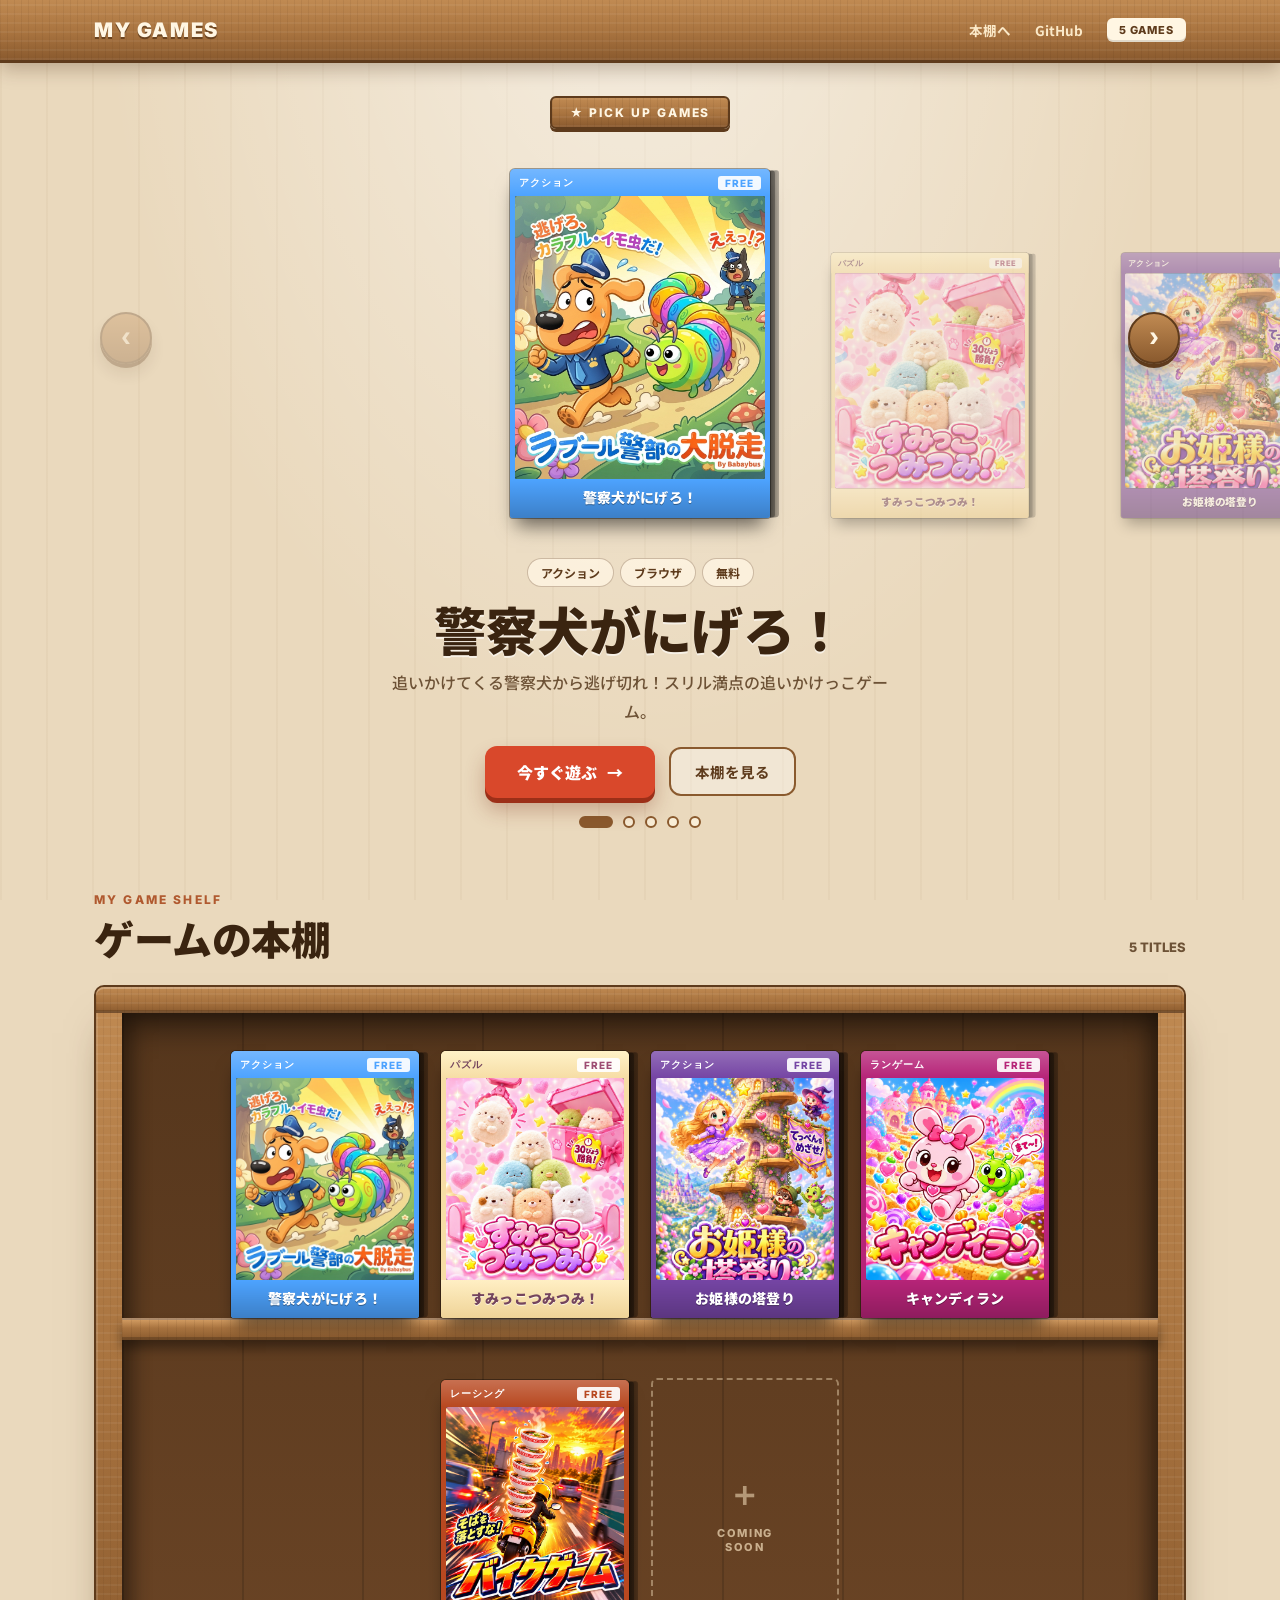
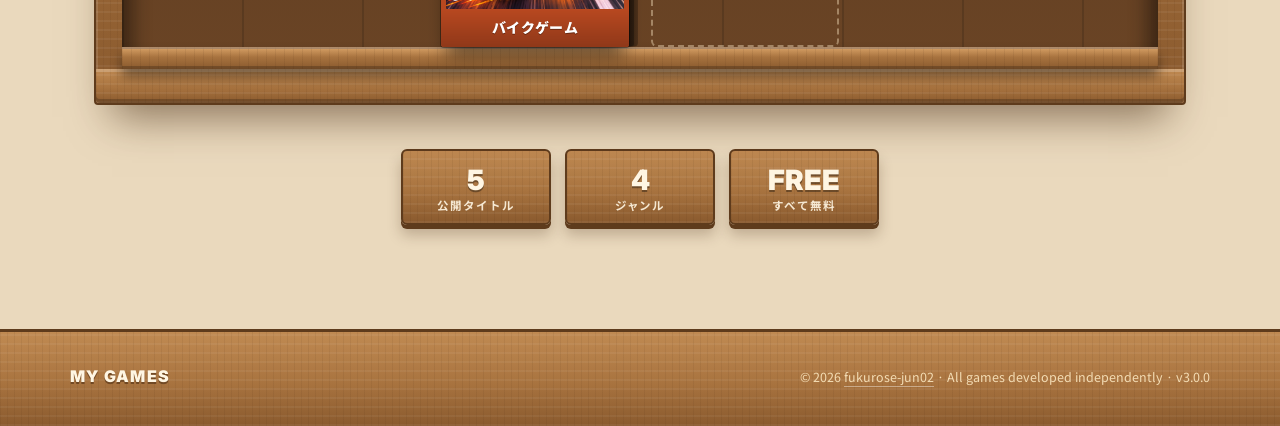
==== commit 7660d53c: "Crop baked pink border from Sumikko cover" ====
--- a/index.html
+++ b/index.html
@@ -243,6 +243,7 @@
     .box.butter { color: #74445d; }
     .box.butter .box-top { background: linear-gradient(180deg, #fff2c8, #f6dda5); }
     .box.butter .box-top span:last-child { color: #9d4d72; }
+    .box.butter .box-art-img { transform: scale(1.045); }
     .box.butter .box-title { background: linear-gradient(180deg, #ffefc4, #efd397); text-shadow: 0 1px 0 #fff9e6; }
 
     /* ホバー時の説明オーバーレイ */
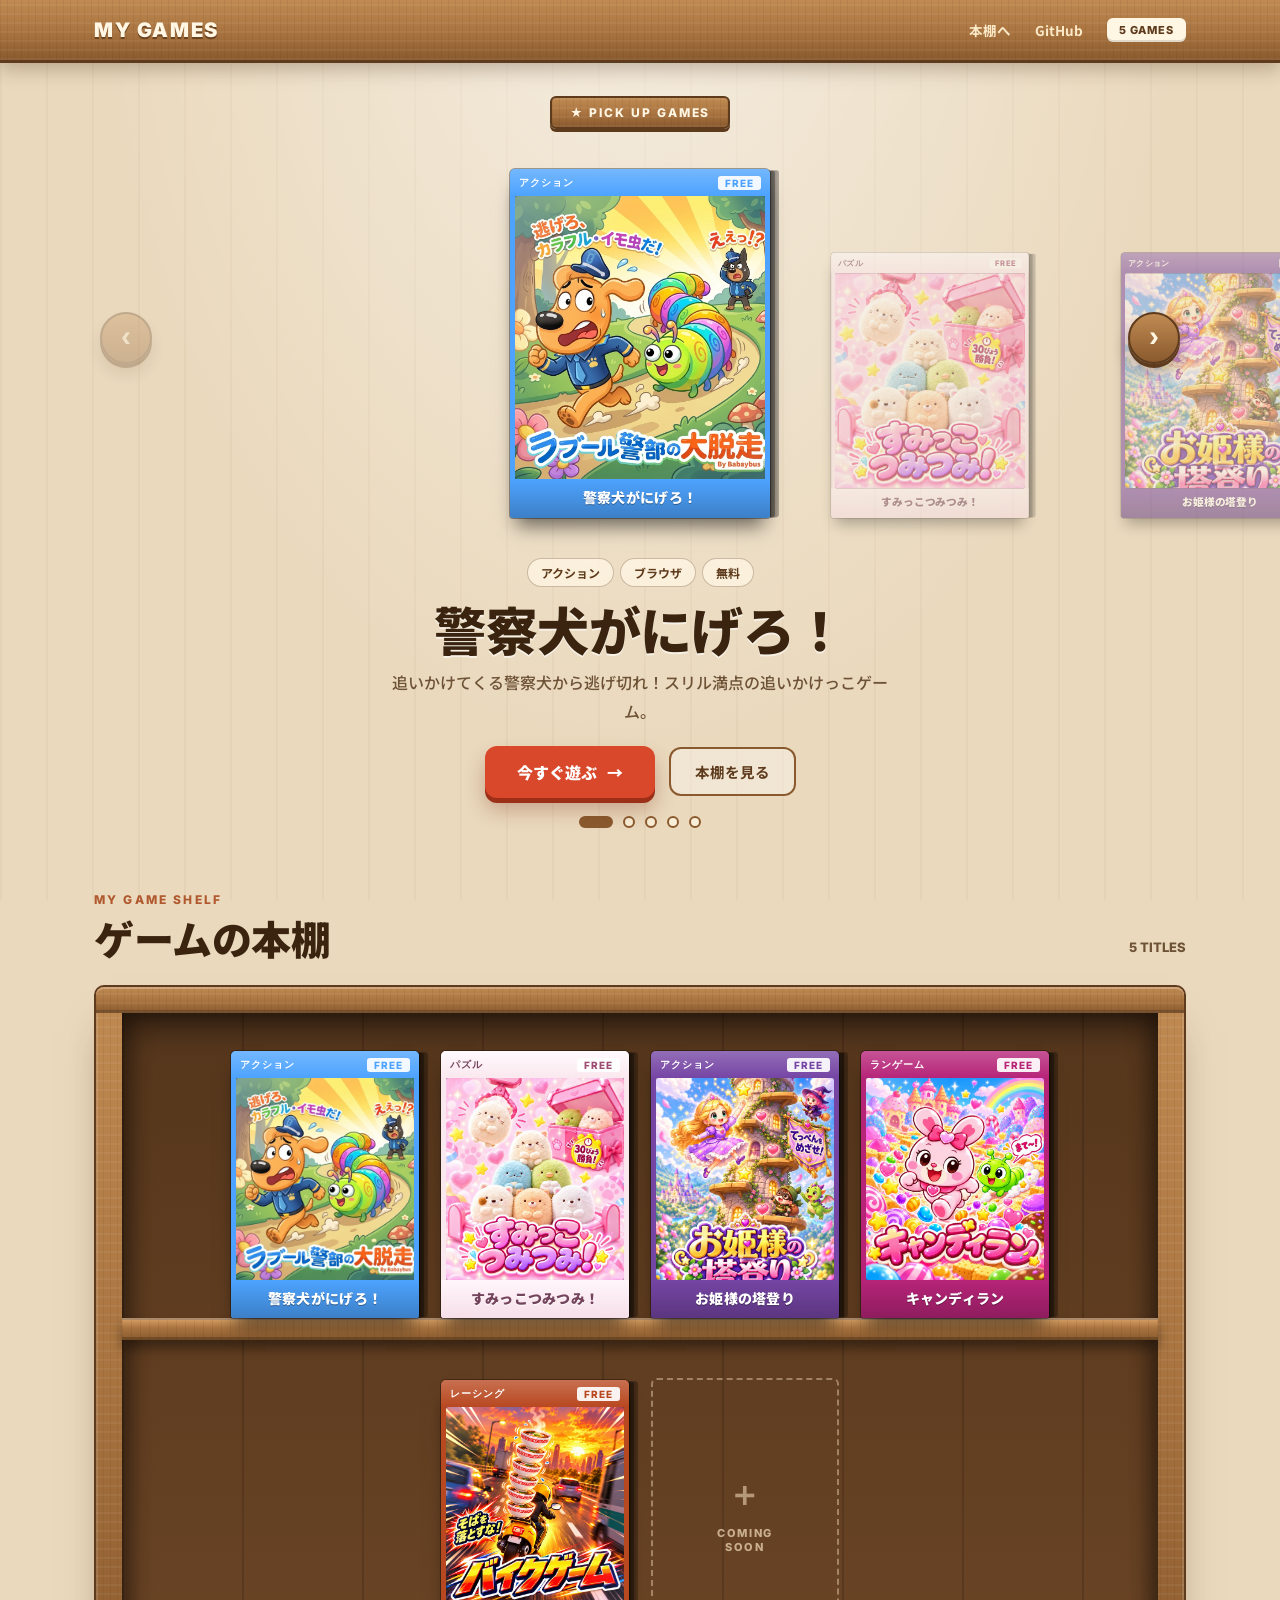
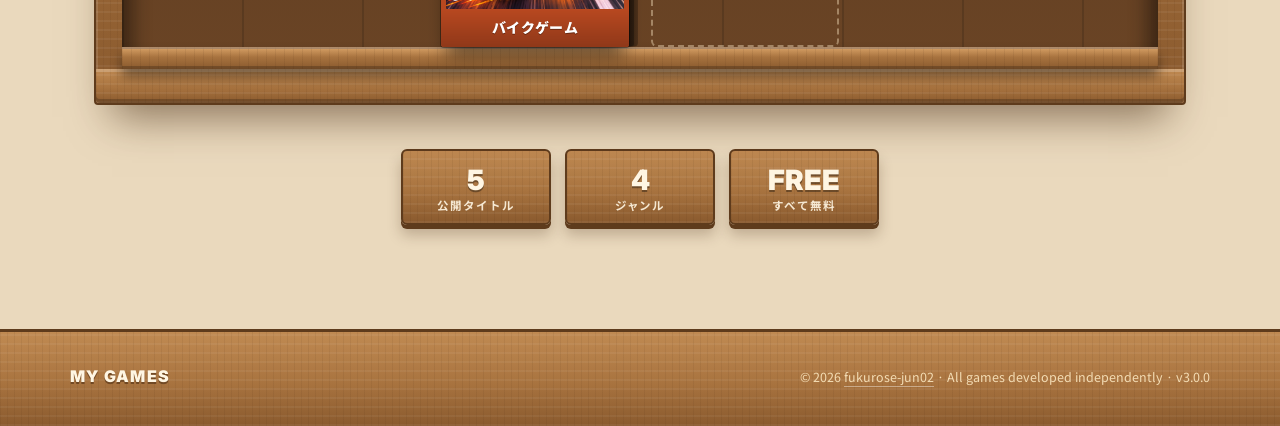
==== commit 9ea9e72f: "Use near-white blush frame for Sumikko cover" ====
--- a/index.html
+++ b/index.html
@@ -240,11 +240,11 @@
       background: linear-gradient(180deg, rgba(0,0,0,0), rgba(0,0,0,0.22)), var(--c);
       border-radius: 0 0 3px 3px;
     }
-    .box.butter { color: #74445d; }
-    .box.butter .box-top { background: linear-gradient(180deg, #fff2c8, #f6dda5); }
-    .box.butter .box-top span:last-child { color: #9d4d72; }
-    .box.butter .box-art-img { transform: scale(1.045); }
-    .box.butter .box-title { background: linear-gradient(180deg, #ffefc4, #efd397); text-shadow: 0 1px 0 #fff9e6; }
+    .box.blush { color: #74445d; }
+    .box.blush .box-top { background: linear-gradient(180deg, #fffafd, #fae8ef); }
+    .box.blush .box-top span:last-child { color: #9d4d72; }
+    .box.blush .box-art-img { transform: scale(1.045); }
+    .box.blush .box-title { background: linear-gradient(180deg, #fff6fa, #f6dfe9); text-shadow: 0 1px 0 #fff; }
 
     /* ホバー時の説明オーバーレイ */
     .box-peek {
@@ -404,9 +404,9 @@
     description: "すみっこのキャラたちを積み上げていく、ほっこり可愛いパズルゲーム。",
     iconEmoji: "🧸",
     heroImage: "screenshots/sumikko-package-v3.jpg",
-    gradient: "linear-gradient(135deg, #fff2c8, #f6dda5)",
-    accent: "#f6dda5",
-    frameStyle: "butter",
+    gradient: "linear-gradient(135deg, #fffafd, #fae8ef)",
+    accent: "#fae8ef",
+    frameStyle: "blush",
     platform: "ブラウザ",
     url: "sumikko/",
     featured: false,
